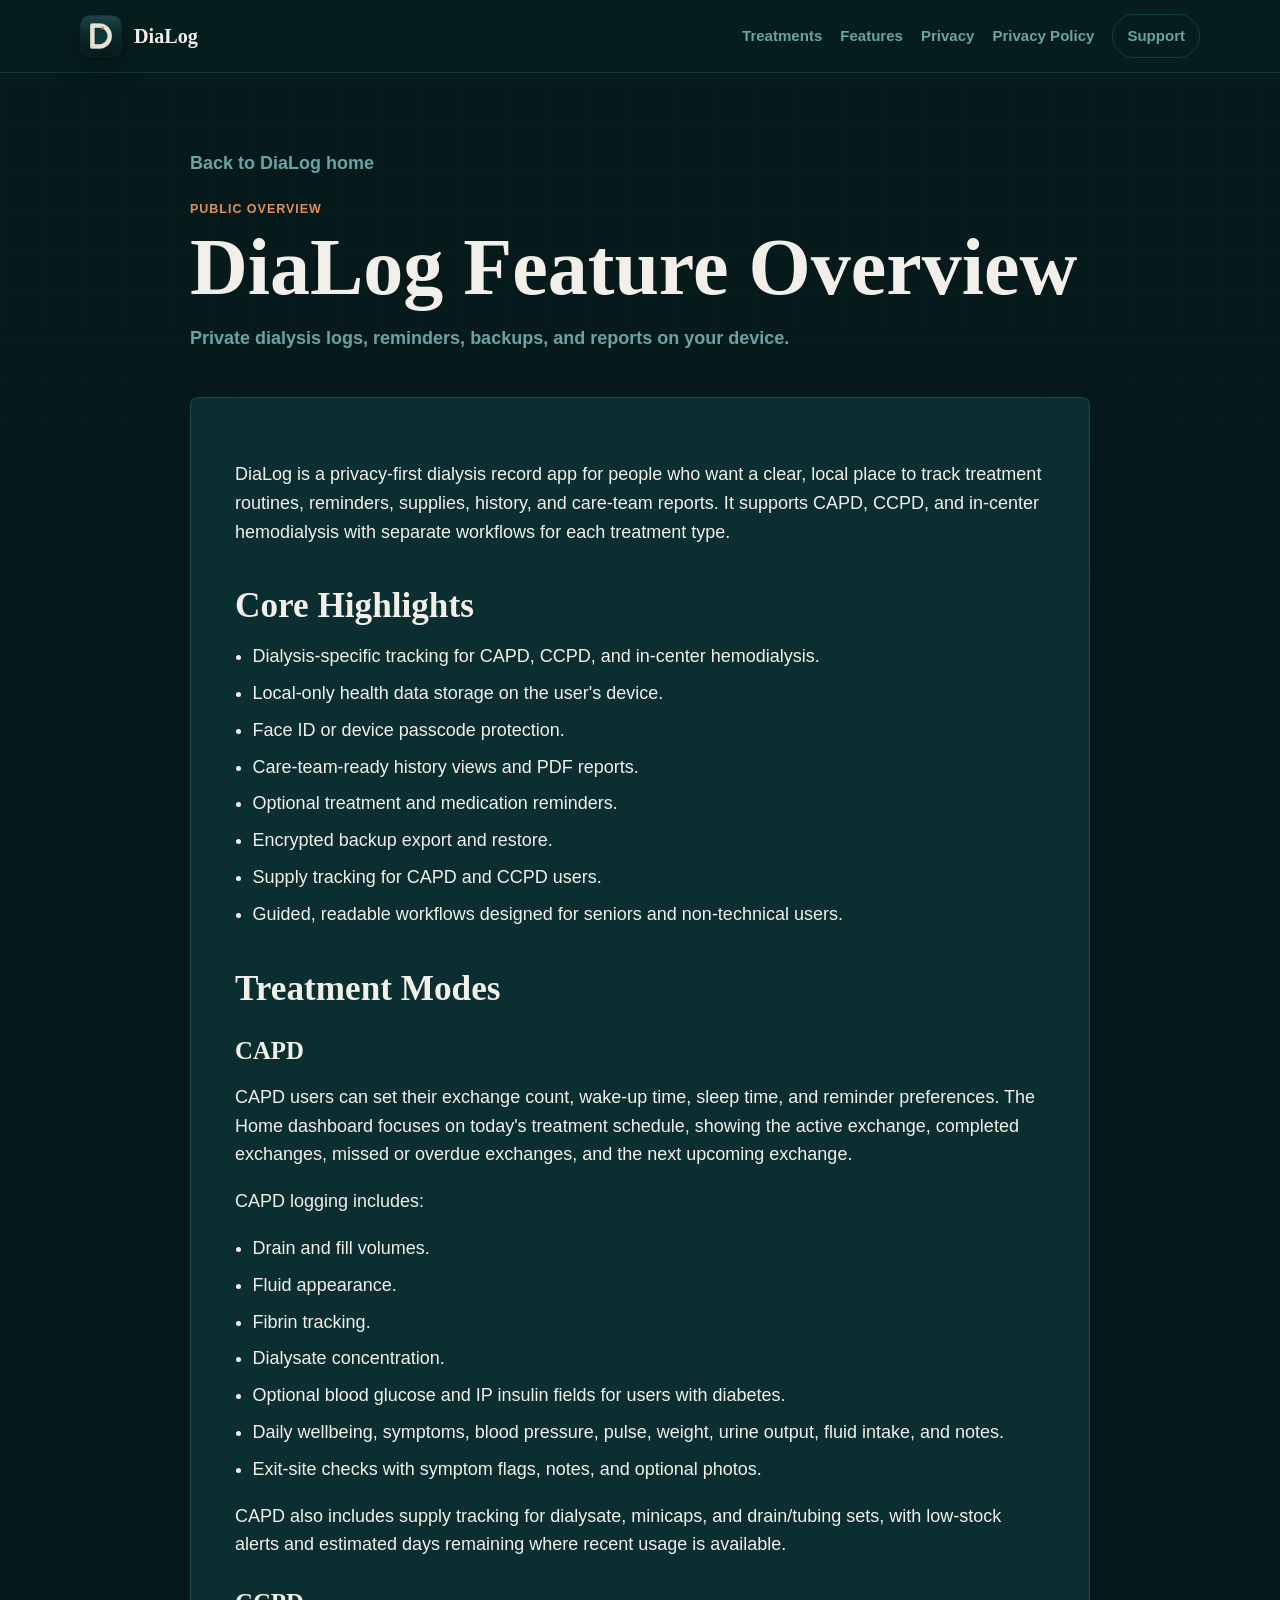
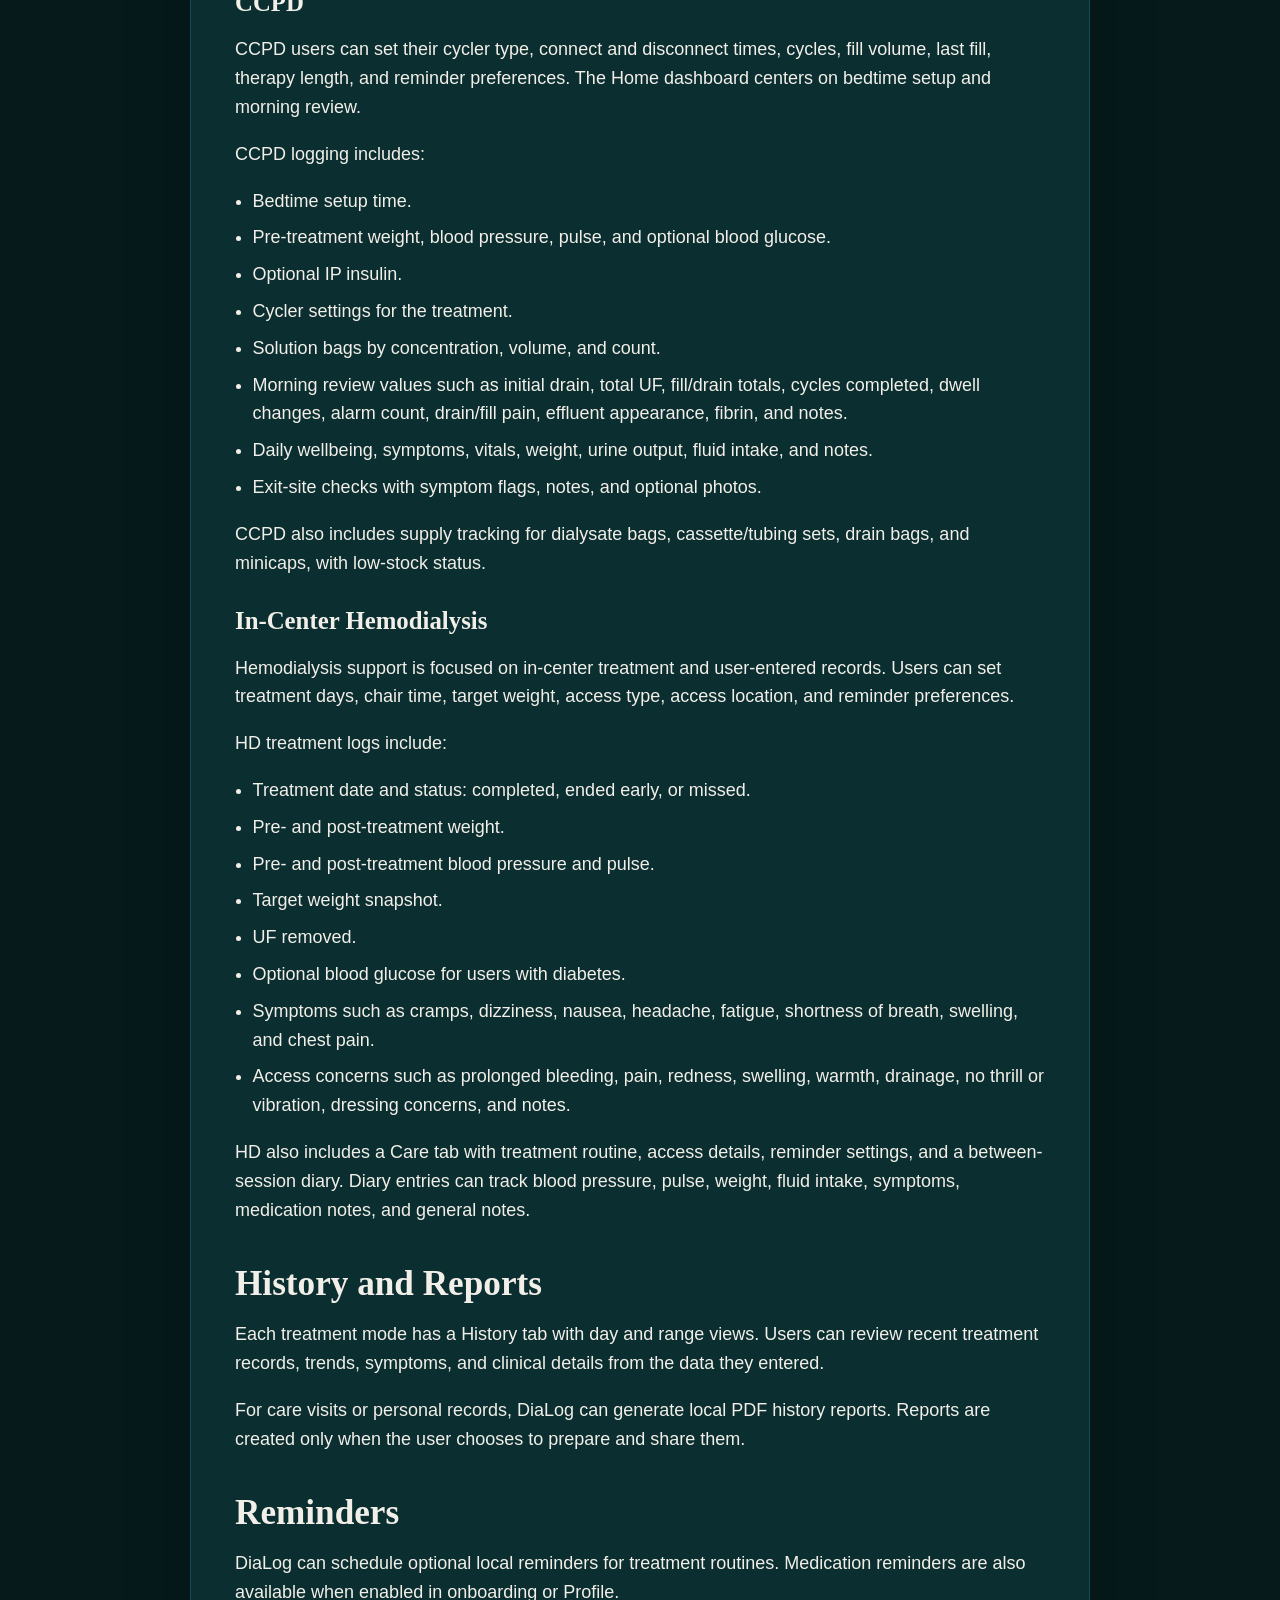
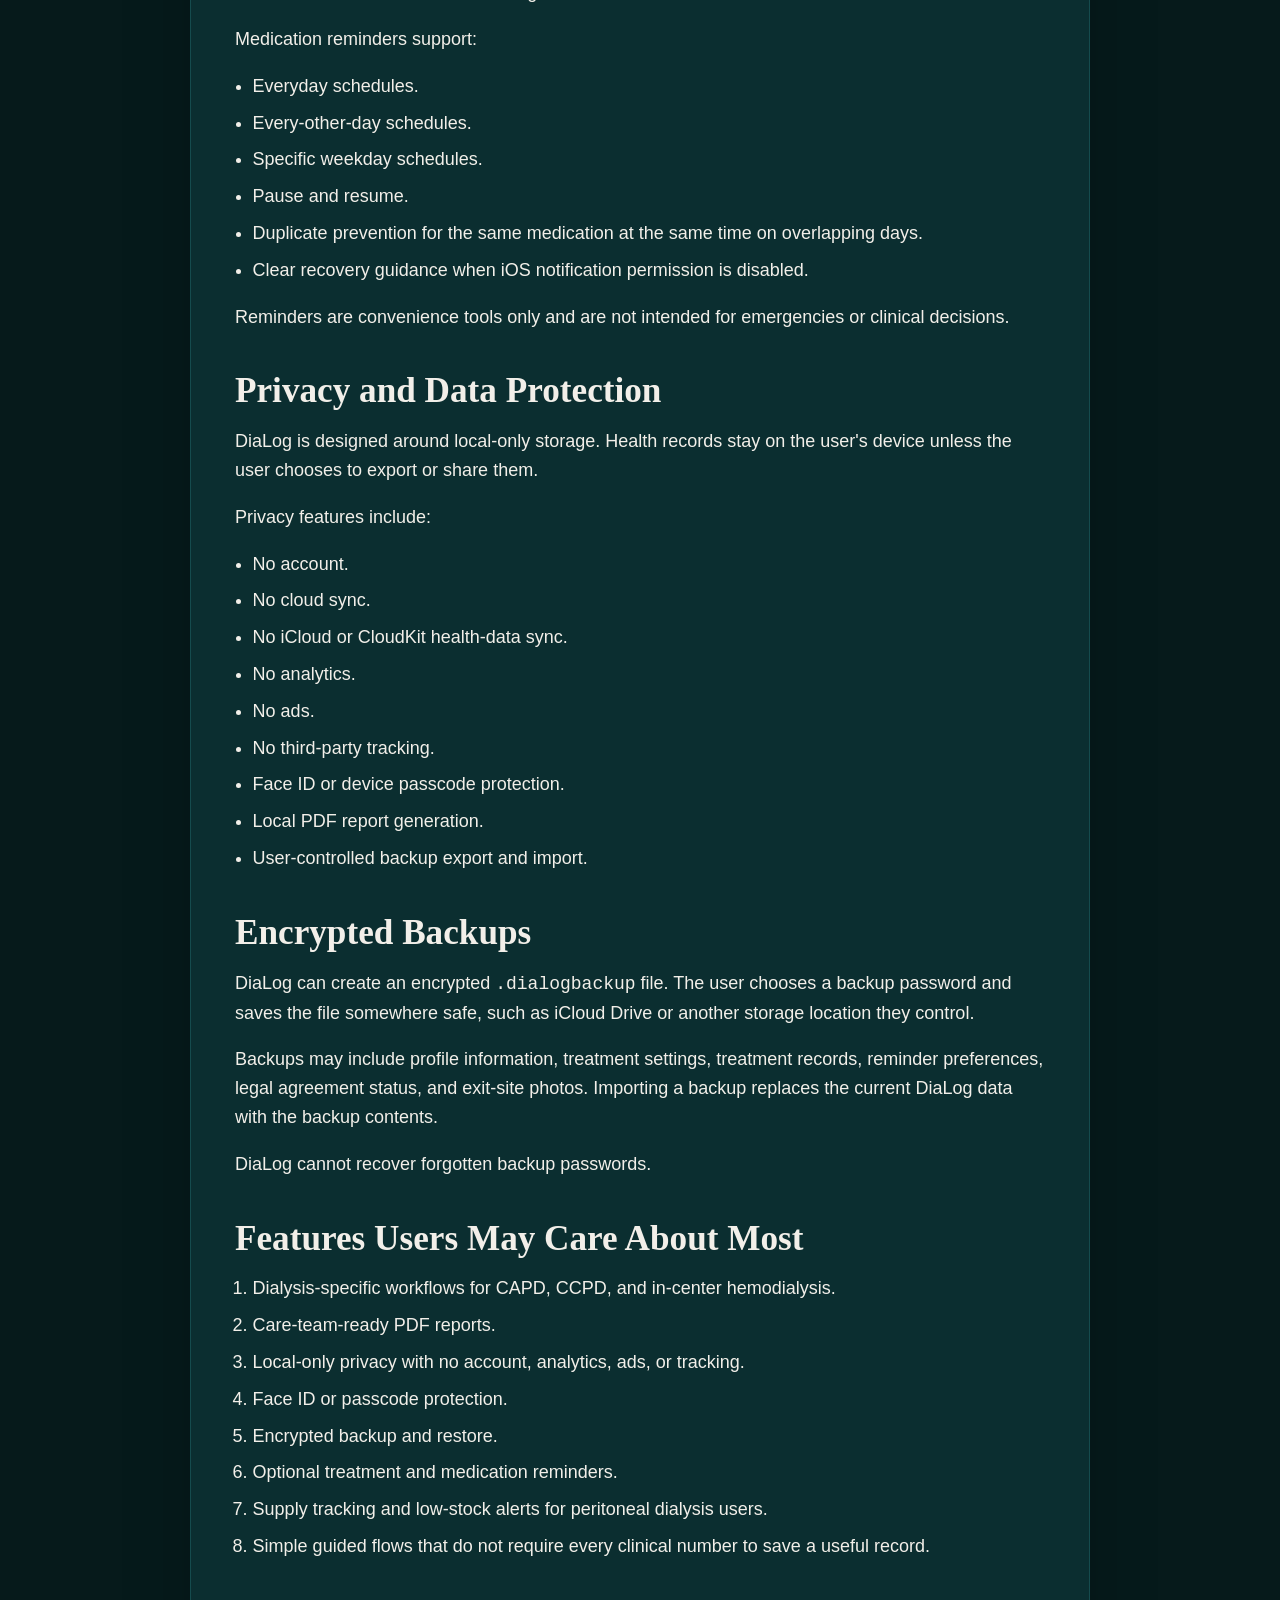
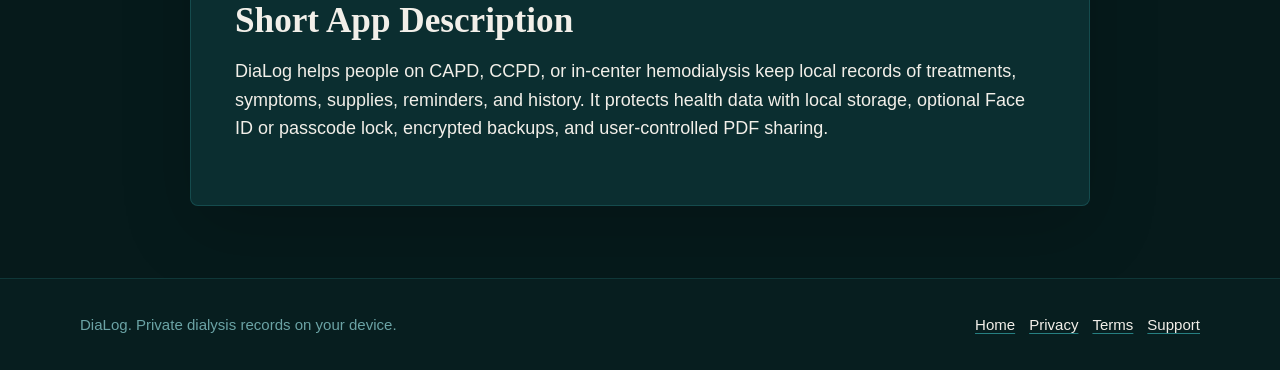
==== features.html @ 1a270d47 "add website" ====
<!doctype html>
<html lang="en">
  <head>
    <meta charset="utf-8">
    <meta name="viewport" content="width=device-width, initial-scale=1">
    <title>DiaLog Feature Overview</title>
    <meta name="description" content="A public feature overview for DiaLog, a privacy-first dialysis record app for CAPD, CCPD, and in-center hemodialysis.">
    <link rel="icon" href="assets/dialog-icon.png">
    <link rel="apple-touch-icon" href="assets/dialog-icon.png">
    <link rel="stylesheet" href="assets/dialog-site.css">
  </head>
  <body>
    <a class="skip-link" href="#main">Skip to content</a>

    <header class="site-header">
      <nav class="nav" aria-label="Main navigation">
        <a class="brand" href="index.html" aria-label="DiaLog home">
          <img src="assets/dialog-icon.png" alt="">
          <span>DiaLog</span>
        </a>
        <div class="nav-links">
          <a href="index.html#treatments">Treatments</a>
          <a href="index.html#features">Features</a>
          <a href="index.html#privacy">Privacy</a>
          <a href="privacy.html">Privacy Policy</a>
          <a class="nav-contact" href="mailto:infinity.tech.support@gmail.com">Support</a>
        </div>
      </nav>
    </header>

    <main id="main">
      <section class="doc-hero">
        <a class="doc-back" href="index.html">Back to DiaLog home</a>
        <p class="section-kicker">Public overview</p>
        <h1 class="doc-title">DiaLog Feature Overview</h1>
        <p class="doc-meta">Private dialysis logs, reminders, backups, and reports on your device.</p>
      </section>

      <section class="doc-shell">
        <article class="doc-card doc-content">
          <p>DiaLog is a privacy-first dialysis record app for people who want a clear, local place to track treatment routines, reminders, supplies, history, and care-team reports. It supports CAPD, CCPD, and in-center hemodialysis with separate workflows for each treatment type.</p>

          <h2>Core Highlights</h2>
          <ul>
            <li>Dialysis-specific tracking for CAPD, CCPD, and in-center hemodialysis.</li>
            <li>Local-only health data storage on the user's device.</li>
            <li>Face ID or device passcode protection.</li>
            <li>Care-team-ready history views and PDF reports.</li>
            <li>Optional treatment and medication reminders.</li>
            <li>Encrypted backup export and restore.</li>
            <li>Supply tracking for CAPD and CCPD users.</li>
            <li>Guided, readable workflows designed for seniors and non-technical users.</li>
          </ul>

          <h2>Treatment Modes</h2>

          <h3>CAPD</h3>
          <p>CAPD users can set their exchange count, wake-up time, sleep time, and reminder preferences. The Home dashboard focuses on today's treatment schedule, showing the active exchange, completed exchanges, missed or overdue exchanges, and the next upcoming exchange.</p>
          <p>CAPD logging includes:</p>
          <ul>
            <li>Drain and fill volumes.</li>
            <li>Fluid appearance.</li>
            <li>Fibrin tracking.</li>
            <li>Dialysate concentration.</li>
            <li>Optional blood glucose and IP insulin fields for users with diabetes.</li>
            <li>Daily wellbeing, symptoms, blood pressure, pulse, weight, urine output, fluid intake, and notes.</li>
            <li>Exit-site checks with symptom flags, notes, and optional photos.</li>
          </ul>
          <p>CAPD also includes supply tracking for dialysate, minicaps, and drain/tubing sets, with low-stock alerts and estimated days remaining where recent usage is available.</p>

          <h3>CCPD</h3>
          <p>CCPD users can set their cycler type, connect and disconnect times, cycles, fill volume, last fill, therapy length, and reminder preferences. The Home dashboard centers on bedtime setup and morning review.</p>
          <p>CCPD logging includes:</p>
          <ul>
            <li>Bedtime setup time.</li>
            <li>Pre-treatment weight, blood pressure, pulse, and optional blood glucose.</li>
            <li>Optional IP insulin.</li>
            <li>Cycler settings for the treatment.</li>
            <li>Solution bags by concentration, volume, and count.</li>
            <li>Morning review values such as initial drain, total UF, fill/drain totals, cycles completed, dwell changes, alarm count, drain/fill pain, effluent appearance, fibrin, and notes.</li>
            <li>Daily wellbeing, symptoms, vitals, weight, urine output, fluid intake, and notes.</li>
            <li>Exit-site checks with symptom flags, notes, and optional photos.</li>
          </ul>
          <p>CCPD also includes supply tracking for dialysate bags, cassette/tubing sets, drain bags, and minicaps, with low-stock status.</p>

          <h3>In-Center Hemodialysis</h3>
          <p>Hemodialysis support is focused on in-center treatment and user-entered records. Users can set treatment days, chair time, target weight, access type, access location, and reminder preferences.</p>
          <p>HD treatment logs include:</p>
          <ul>
            <li>Treatment date and status: completed, ended early, or missed.</li>
            <li>Pre- and post-treatment weight.</li>
            <li>Pre- and post-treatment blood pressure and pulse.</li>
            <li>Target weight snapshot.</li>
            <li>UF removed.</li>
            <li>Optional blood glucose for users with diabetes.</li>
            <li>Symptoms such as cramps, dizziness, nausea, headache, fatigue, shortness of breath, swelling, and chest pain.</li>
            <li>Access concerns such as prolonged bleeding, pain, redness, swelling, warmth, drainage, no thrill or vibration, dressing concerns, and notes.</li>
          </ul>
          <p>HD also includes a Care tab with treatment routine, access details, reminder settings, and a between-session diary. Diary entries can track blood pressure, pulse, weight, fluid intake, symptoms, medication notes, and general notes.</p>

          <h2>History and Reports</h2>
          <p>Each treatment mode has a History tab with day and range views. Users can review recent treatment records, trends, symptoms, and clinical details from the data they entered.</p>
          <p>For care visits or personal records, DiaLog can generate local PDF history reports. Reports are created only when the user chooses to prepare and share them.</p>

          <h2>Reminders</h2>
          <p>DiaLog can schedule optional local reminders for treatment routines. Medication reminders are also available when enabled in onboarding or Profile.</p>
          <p>Medication reminders support:</p>
          <ul>
            <li>Everyday schedules.</li>
            <li>Every-other-day schedules.</li>
            <li>Specific weekday schedules.</li>
            <li>Pause and resume.</li>
            <li>Duplicate prevention for the same medication at the same time on overlapping days.</li>
            <li>Clear recovery guidance when iOS notification permission is disabled.</li>
          </ul>
          <p>Reminders are convenience tools only and are not intended for emergencies or clinical decisions.</p>

          <h2>Privacy and Data Protection</h2>
          <p>DiaLog is designed around local-only storage. Health records stay on the user's device unless the user chooses to export or share them.</p>
          <p>Privacy features include:</p>
          <ul>
            <li>No account.</li>
            <li>No cloud sync.</li>
            <li>No iCloud or CloudKit health-data sync.</li>
            <li>No analytics.</li>
            <li>No ads.</li>
            <li>No third-party tracking.</li>
            <li>Face ID or device passcode protection.</li>
            <li>Local PDF report generation.</li>
            <li>User-controlled backup export and import.</li>
          </ul>

          <h2>Encrypted Backups</h2>
          <p>DiaLog can create an encrypted <code>.dialogbackup</code> file. The user chooses a backup password and saves the file somewhere safe, such as iCloud Drive or another storage location they control.</p>
          <p>Backups may include profile information, treatment settings, treatment records, reminder preferences, legal agreement status, and exit-site photos. Importing a backup replaces the current DiaLog data with the backup contents.</p>
          <p>DiaLog cannot recover forgotten backup passwords.</p>

          <h2>Features Users May Care About Most</h2>
          <ol>
            <li>Dialysis-specific workflows for CAPD, CCPD, and in-center hemodialysis.</li>
            <li>Care-team-ready PDF reports.</li>
            <li>Local-only privacy with no account, analytics, ads, or tracking.</li>
            <li>Face ID or passcode protection.</li>
            <li>Encrypted backup and restore.</li>
            <li>Optional treatment and medication reminders.</li>
            <li>Supply tracking and low-stock alerts for peritoneal dialysis users.</li>
            <li>Simple guided flows that do not require every clinical number to save a useful record.</li>
          </ol>

          <h2>Short App Description</h2>
          <p>DiaLog helps people on CAPD, CCPD, or in-center hemodialysis keep local records of treatments, symptoms, supplies, reminders, and history. It protects health data with local storage, optional Face ID or passcode lock, encrypted backups, and user-controlled PDF sharing.</p>
        </article>
      </section>
    </main>

    <footer class="site-footer">
      <div class="footer-inner">
        <div>DiaLog. Private dialysis records on your device.</div>
        <div class="footer-links">
          <a href="index.html">Home</a>
          <a href="privacy.html">Privacy</a>
          <a href="terms.html">Terms</a>
          <a href="mailto:infinity.tech.support@gmail.com">Support</a>
        </div>
      </div>
    </footer>
  </body>
</html>
---- assets/dialog-site.css ----
:root {
  --bg: #061a1b;
  --card: #0f3739;
  --header: #071e1f;
  --teal: #34a8ab;
  --teal-deep: #1f6567;
  --amber: #e18f57;
  --text: #f2efe9;
  --muted: #6ba3a5;
  --faint: #3d7375;
  --line: rgba(52, 168, 171, 0.24);
  --line-strong: rgba(52, 168, 171, 0.42);
  --shadow: rgba(0, 0, 0, 0.28);
  --max: 1120px;
}

* {
  box-sizing: border-box;
}

html {
  scroll-behavior: smooth;
}

body {
  margin: 0;
  background: var(--bg);
  color: var(--text);
  font-family: Avenir Next, Avenir, -apple-system, BlinkMacSystemFont, Segoe UI, sans-serif;
  font-size: 18px;
  line-height: 1.6;
  text-rendering: optimizeLegibility;
}

body::before {
  content: "";
  position: fixed;
  inset: 0;
  pointer-events: none;
  background-image:
    linear-gradient(rgba(242, 239, 233, 0.025) 1px, transparent 1px),
    linear-gradient(90deg, rgba(242, 239, 233, 0.018) 1px, transparent 1px);
  background-size: 42px 42px;
  mask-image: linear-gradient(to bottom, black, transparent 72%);
}

a {
  color: var(--text);
  text-decoration-color: rgba(52, 168, 171, 0.7);
  text-decoration-thickness: 0.08em;
  text-underline-offset: 0.18em;
}

a:hover {
  color: white;
  text-decoration-color: var(--amber);
}

img {
  display: block;
  max-width: 100%;
}

.skip-link {
  position: absolute;
  left: 16px;
  top: -60px;
  z-index: 20;
  padding: 10px 14px;
  border-radius: 10px;
  background: var(--text);
  color: var(--bg);
  font-weight: 800;
  transition: top 0.18s ease;
}

.skip-link:focus {
  top: 16px;
}

.site-header {
  position: sticky;
  top: 0;
  z-index: 10;
  border-bottom: 1px solid rgba(52, 168, 171, 0.18);
  background: rgba(7, 30, 31, 0.92);
  backdrop-filter: blur(18px);
}

.nav {
  width: min(var(--max), calc(100% - 40px));
  min-height: 72px;
  margin: 0 auto;
  display: flex;
  align-items: center;
  justify-content: space-between;
  gap: 24px;
}

.brand {
  display: inline-flex;
  align-items: center;
  gap: 12px;
  color: var(--text);
  text-decoration: none;
}

.brand img {
  width: 42px;
  height: 42px;
  border-radius: 10px;
  box-shadow: 0 10px 28px var(--shadow);
}

.brand span {
  font-family: Georgia, Palatino, Times New Roman, serif;
  font-size: 1.26rem;
  font-weight: 700;
  letter-spacing: 0;
}

.nav-links {
  display: flex;
  align-items: center;
  justify-content: flex-end;
  flex-wrap: wrap;
  gap: 18px;
  min-width: 0;
  font-size: 0.94rem;
  font-weight: 700;
}

.nav-links a {
  color: var(--muted);
  text-decoration: none;
}

.nav-links a:hover {
  color: var(--text);
}

.nav-contact {
  padding: 9px 14px;
  border: 1px solid var(--line);
  border-radius: 999px;
}

.hero {
  position: relative;
  overflow: hidden;
  min-height: 760px;
  background: var(--bg);
}

.hero::before {
  content: "";
  position: absolute;
  right: max(0px, calc((100vw - var(--max)) / 2 - 40px));
  top: 84px;
  width: min(44vw, 520px);
  aspect-ratio: 1;
  background: url("dialog-icon.png") center / contain no-repeat;
  opacity: 0.2;
  filter: saturate(1.15);
}

.hero::after {
  content: "";
  position: absolute;
  inset: auto 0 0;
  height: 180px;
  background: linear-gradient(to bottom, rgba(6, 26, 27, 0), var(--bg));
}

.hero-inner {
  position: relative;
  z-index: 1;
  width: min(var(--max), calc(100% - 40px));
  margin: 0 auto;
  padding: 118px 0 120px;
}

.eyebrow {
  width: fit-content;
  margin: 0 0 24px;
  padding: 7px 12px;
  border: 1px solid rgba(225, 143, 87, 0.38);
  border-radius: 999px;
  color: var(--amber);
  background: rgba(225, 143, 87, 0.08);
  font-size: 0.78rem;
  font-weight: 800;
  letter-spacing: 0.08em;
  text-transform: uppercase;
}

.hero h1 {
  max-width: 760px;
  margin: 0;
  font-family: Georgia, Palatino, Times New Roman, serif;
  font-size: clamp(4.4rem, 13vw, 9.6rem);
  line-height: 0.9;
  letter-spacing: 0;
}

.hero-lede {
  max-width: 760px;
  margin: 28px 0 0;
  color: var(--text);
  font-size: clamp(1.38rem, 2.7vw, 2.35rem);
  line-height: 1.18;
  font-weight: 650;
}

.hero-subcopy {
  max-width: 640px;
  margin: 22px 0 0;
  color: var(--muted);
  font-size: 1.08rem;
}

.hero-actions {
  display: flex;
  flex-wrap: wrap;
  gap: 14px;
  margin-top: 34px;
}

.button {
  display: inline-flex;
  align-items: center;
  justify-content: center;
  min-height: 48px;
  padding: 12px 18px;
  border: 1px solid var(--line-strong);
  border-radius: 14px;
  color: var(--text);
  text-decoration: none;
  font-weight: 800;
}

.button.primary {
  border-color: transparent;
  background: var(--teal);
  color: #032223;
}

.button.secondary {
  background: rgba(52, 168, 171, 0.09);
}

.button:hover {
  transform: translateY(-1px);
}

.trust-badges {
  display: grid;
  grid-template-columns: repeat(5, minmax(0, 1fr));
  gap: 10px;
  max-width: 900px;
  margin-top: 58px;
}

.badge {
  min-height: 78px;
  padding: 14px;
  border: 1px solid var(--line);
  border-radius: 16px;
  background: rgba(15, 55, 57, 0.72);
  color: var(--text);
  font-size: 0.92rem;
  font-weight: 800;
  box-shadow: 0 20px 50px rgba(0, 0, 0, 0.16);
}

.badge span {
  display: block;
  margin-bottom: 4px;
  color: var(--amber);
}

.section {
  position: relative;
  width: min(var(--max), calc(100% - 40px));
  margin: 0 auto;
  padding: 88px 0;
}

.section.compact {
  padding-top: 46px;
}

.section-header {
  max-width: 760px;
  margin-bottom: 34px;
}

.section-kicker {
  margin: 0 0 8px;
  color: var(--amber);
  font-size: 0.78rem;
  font-weight: 900;
  letter-spacing: 0.08em;
  text-transform: uppercase;
}

h2,
h3,
.doc-title {
  font-family: Georgia, Palatino, Times New Roman, serif;
  letter-spacing: 0;
}

h2 {
  margin: 0;
  font-size: clamp(2.35rem, 5vw, 4.2rem);
  line-height: 1.02;
}

h3 {
  margin: 0 0 10px;
  font-size: 1.55rem;
  line-height: 1.14;
}

.section-header p,
.feature-card p,
.mode-card p,
.privacy-panel p,
.support-panel p,
.safety-note p {
  color: var(--muted);
}

.mode-grid,
.feature-grid,
.privacy-grid {
  display: grid;
  gap: 16px;
}

.mode-grid {
  grid-template-columns: repeat(3, minmax(0, 1fr));
}

.feature-grid {
  grid-template-columns: repeat(2, minmax(0, 1fr));
}

.privacy-grid {
  grid-template-columns: 1.1fr 0.9fr;
  align-items: stretch;
}

.mode-card,
.feature-card,
.privacy-panel,
.support-panel,
.safety-note,
.doc-card {
  border: 1px solid var(--line);
  border-radius: 8px;
  background: rgba(15, 55, 57, 0.72);
  box-shadow: 0 24px 70px rgba(0, 0, 0, 0.18);
}

.mode-card,
.feature-card,
.privacy-panel,
.support-panel,
.safety-note {
  padding: 24px;
}

.mode-card .label {
  display: inline-block;
  margin-bottom: 20px;
  color: var(--amber);
  font-size: 0.76rem;
  font-weight: 900;
  letter-spacing: 0.08em;
  text-transform: uppercase;
}

.mode-card ul,
.feature-card ul,
.privacy-list,
.doc-content ul,
.doc-content ol {
  padding-left: 1.1rem;
}

.mode-card li,
.feature-card li,
.privacy-list li,
.doc-content li {
  margin: 8px 0;
}

.feature-icon {
  display: inline-flex;
  align-items: center;
  justify-content: center;
  width: 44px;
  height: 44px;
  margin-bottom: 18px;
  border: 1px solid rgba(225, 143, 87, 0.3);
  border-radius: 8px;
  color: var(--amber);
  background: rgba(225, 143, 87, 0.1);
  font-weight: 900;
}

.phone-row {
  display: grid;
  grid-template-columns: 0.78fr 1fr;
  gap: 28px;
  align-items: center;
}

.app-visual {
  display: grid;
  place-items: center;
  min-height: 460px;
  border: 1px solid var(--line);
  border-radius: 8px;
  background: var(--header);
  overflow: hidden;
}

.app-visual img {
  width: min(68%, 320px);
  opacity: 0.98;
}

.screenshot-slots {
  display: grid;
  grid-template-columns: repeat(3, minmax(0, 1fr));
  gap: 18px;
}

.screenshot-slot {
  margin: 0;
  padding: 10px;
  border: 1px solid rgba(107, 163, 165, 0.42);
  border-radius: 8px;
  background:
    linear-gradient(180deg, rgba(15, 55, 57, 0.92), rgba(7, 30, 31, 0.86)),
    var(--header);
  display: flex;
  flex-direction: column;
  gap: 12px;
  box-shadow: 0 28px 70px rgba(0, 0, 0, 0.22);
}

.screenshot-slot img {
  width: 100%;
  aspect-ratio: 390 / 844;
  border: 1px solid rgba(242, 239, 233, 0.08);
  border-radius: 8px;
  background: #061a1b;
  object-fit: cover;
}

.screenshot-slot figcaption {
  min-height: 82px;
  padding: 0 4px 4px;
}

.screenshot-slot strong {
  display: block;
  color: var(--text);
}

.screenshot-slot span {
  display: block;
  color: var(--muted);
  font-size: 0.92rem;
  line-height: 1.38;
}

.privacy-list {
  margin: 0;
  color: var(--text);
  font-weight: 750;
}

.safety-note {
  border-color: rgba(225, 143, 87, 0.36);
  background: rgba(225, 143, 87, 0.09);
}

.support-panel {
  display: grid;
  grid-template-columns: 1fr auto;
  gap: 24px;
  align-items: center;
}

.doc-links {
  display: flex;
  flex-wrap: wrap;
  gap: 12px;
}

.site-footer {
  border-top: 1px solid rgba(52, 168, 171, 0.18);
  background: var(--header);
}

.footer-inner {
  width: min(var(--max), calc(100% - 40px));
  margin: 0 auto;
  padding: 34px 0;
  display: flex;
  justify-content: space-between;
  gap: 24px;
  color: var(--muted);
  font-size: 0.94rem;
}

.footer-links {
  display: flex;
  flex-wrap: wrap;
  gap: 14px;
}

.doc-hero {
  width: min(900px, calc(100% - 40px));
  margin: 0 auto;
  padding: 76px 0 26px;
}

.doc-title {
  margin: 0 0 14px;
  font-size: clamp(2.5rem, 7vw, 5rem);
  line-height: 0.98;
}

.doc-meta {
  color: var(--muted);
  font-weight: 700;
}

.doc-shell {
  width: min(900px, calc(100% - 40px));
  margin: 0 auto 72px;
}

.doc-card {
  padding: clamp(22px, 4vw, 44px);
}

.doc-content h2 {
  margin: 42px 0 12px;
  font-size: clamp(1.6rem, 3vw, 2.2rem);
}

.doc-content h3 {
  margin-top: 30px;
}

.doc-content p {
  color: var(--text);
}

.doc-content strong {
  color: white;
}

.doc-content hr {
  border: 0;
  border-top: 1px solid var(--line);
  margin: 34px 0;
}

.doc-back {
  display: inline-flex;
  margin-bottom: 22px;
  color: var(--muted);
  font-weight: 800;
  text-decoration: none;
}

.doc-back:hover {
  color: var(--text);
}

@media (max-width: 900px) {
  .nav {
    align-items: flex-start;
    flex-direction: column;
    padding: 16px 0;
  }

  .nav-links {
    width: 100%;
    justify-content: flex-start;
    gap: 10px 14px;
    font-size: 0.9rem;
  }

  .hero {
    min-height: 680px;
  }

  .hero::before {
    right: 0;
    top: 160px;
    width: 300px;
    opacity: 0.08;
  }

  .trust-badges,
  .mode-grid,
  .feature-grid,
  .privacy-grid,
  .phone-row,
  .screenshot-slots,
  .support-panel {
    grid-template-columns: 1fr;
  }

  .trust-badges {
    max-width: 520px;
  }

  .app-visual {
    min-height: 340px;
  }
}

@media (max-width: 560px) {
  body {
    font-size: 16px;
  }

  .nav,
  .hero-inner,
  .section,
  .footer-inner,
  .doc-hero,
  .doc-shell {
    width: min(100% - 28px, var(--max));
  }

  .hero-inner {
    padding-top: 84px;
  }

  .hero h1 {
    font-size: clamp(4.2rem, 21vw, 6.8rem);
  }

  .hero-lede {
    font-size: 1.32rem;
  }

  .button {
    width: 100%;
  }

  .nav-contact {
    padding: 7px 10px;
  }

  .section {
    padding: 64px 0;
  }

  .mode-card,
  .feature-card,
  .privacy-panel,
  .support-panel,
  .safety-note {
    padding: 20px;
  }

  .footer-inner {
    flex-direction: column;
  }
}
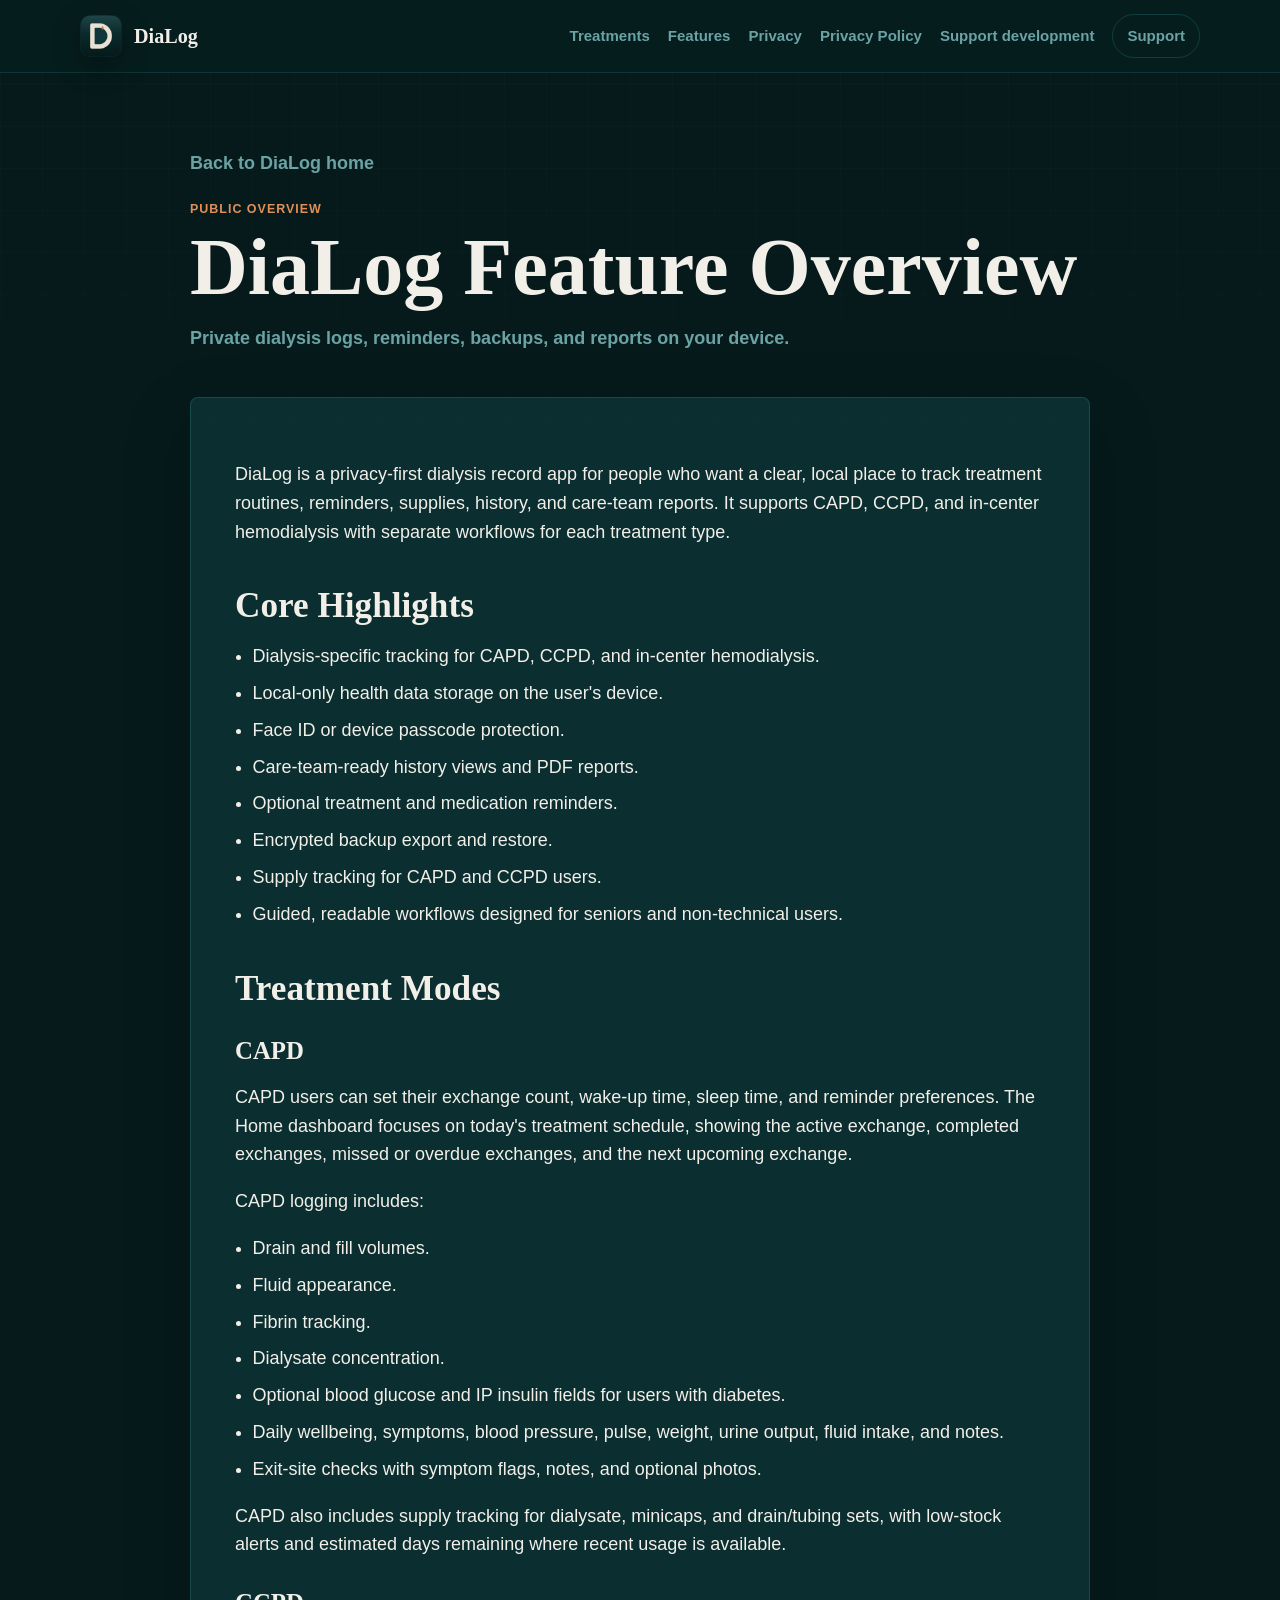
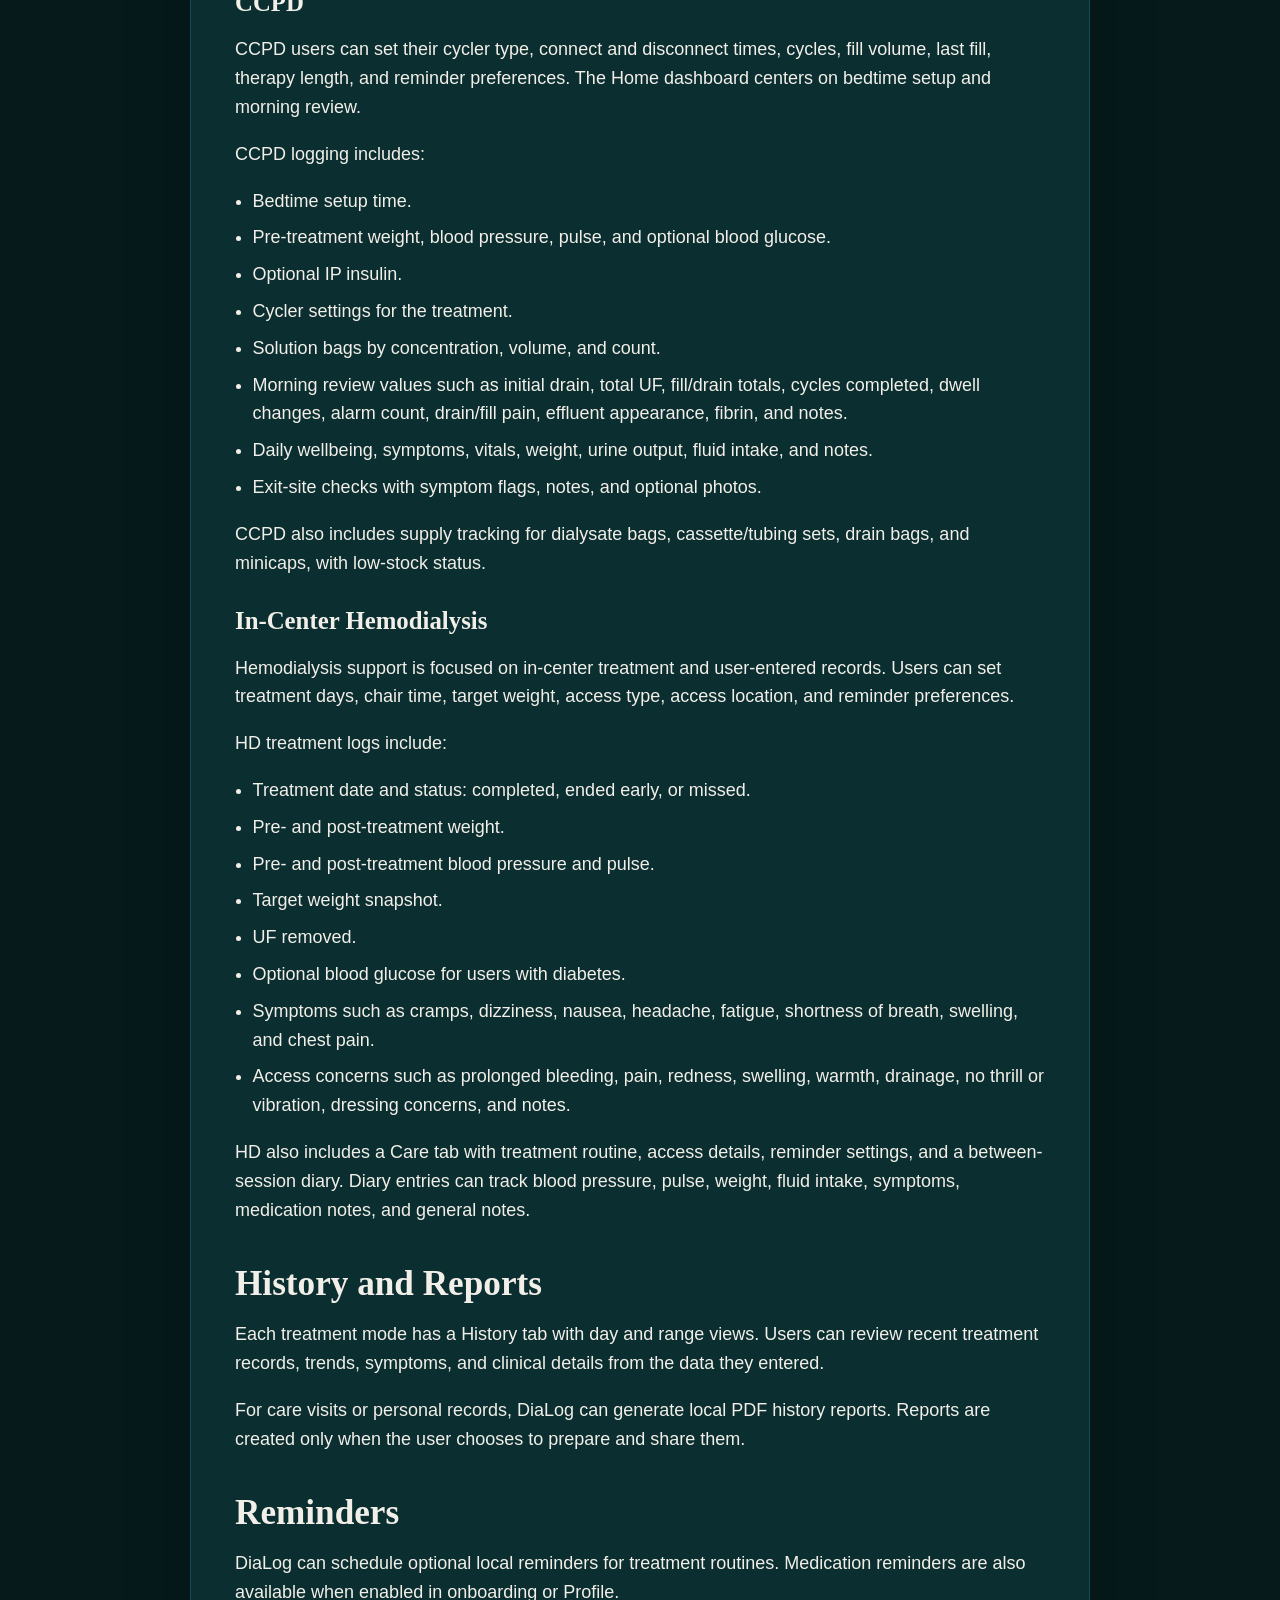
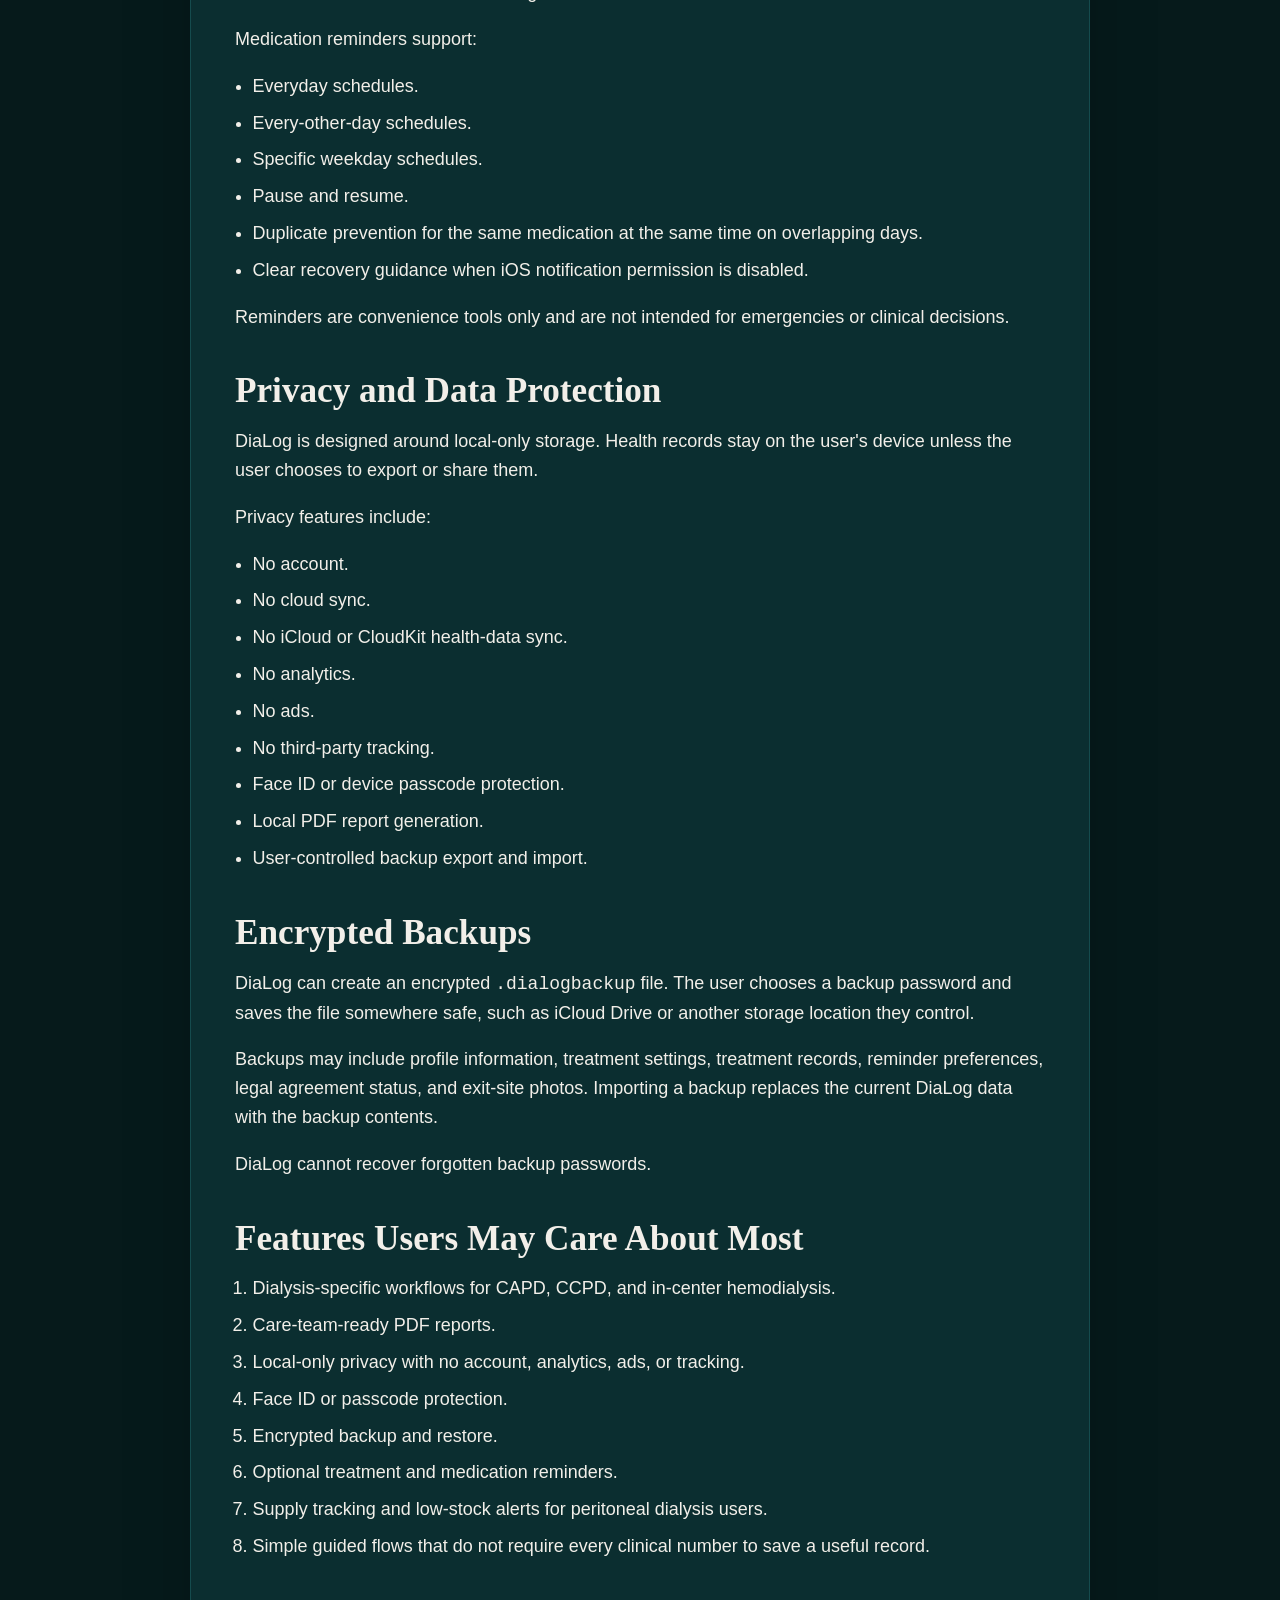
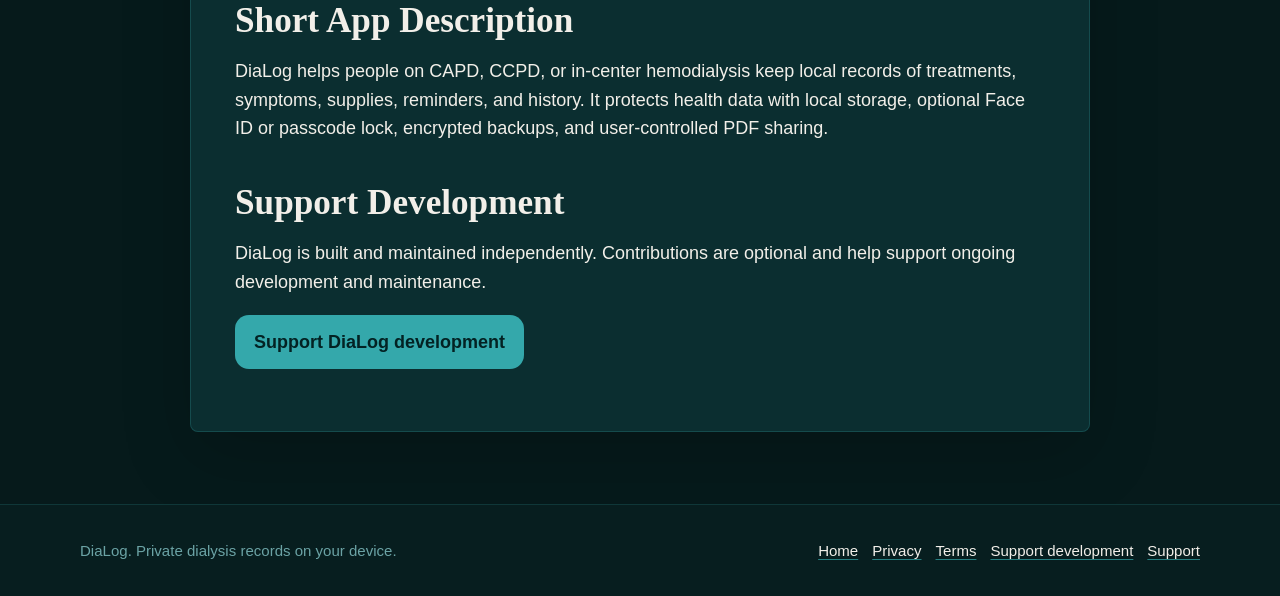
==== commit 9591b845: "add stripe link" ====
--- a/features.html
+++ b/features.html
@@ -23,6 +23,7 @@
           <a href="index.html#features">Features</a>
           <a href="index.html#privacy">Privacy</a>
           <a href="privacy.html">Privacy Policy</a>
+          <a href="https://donate.stripe.com/8x26oGfRO3ia3FlgDAcV200" target="_blank" rel="noopener">Support development</a>
           <a class="nav-contact" href="mailto:infinity.tech.support@gmail.com">Support</a>
         </div>
       </nav>
@@ -149,6 +150,10 @@
 
           <h2>Short App Description</h2>
           <p>DiaLog helps people on CAPD, CCPD, or in-center hemodialysis keep local records of treatments, symptoms, supplies, reminders, and history. It protects health data with local storage, optional Face ID or passcode lock, encrypted backups, and user-controlled PDF sharing.</p>
+
+          <h2>Support Development</h2>
+          <p>DiaLog is built and maintained independently. Contributions are optional and help support ongoing development and maintenance.</p>
+          <p><a class="button primary" href="https://donate.stripe.com/8x26oGfRO3ia3FlgDAcV200" target="_blank" rel="noopener">Support DiaLog development</a></p>
         </article>
       </section>
     </main>
@@ -160,6 +165,7 @@
           <a href="index.html">Home</a>
           <a href="privacy.html">Privacy</a>
           <a href="terms.html">Terms</a>
+          <a href="https://donate.stripe.com/8x26oGfRO3ia3FlgDAcV200" target="_blank" rel="noopener">Support development</a>
           <a href="mailto:infinity.tech.support@gmail.com">Support</a>
         </div>
       </div>
--- a/assets/dialog-site.css
+++ b/assets/dialog-site.css
@@ -455,7 +455,7 @@
 
 .screenshot-slot img {
   width: 100%;
-  aspect-ratio: 390 / 844;
+  aspect-ratio: 440 / 956;
   border: 1px solid rgba(242, 239, 233, 0.08);
   border-radius: 8px;
   background: #061a1b;
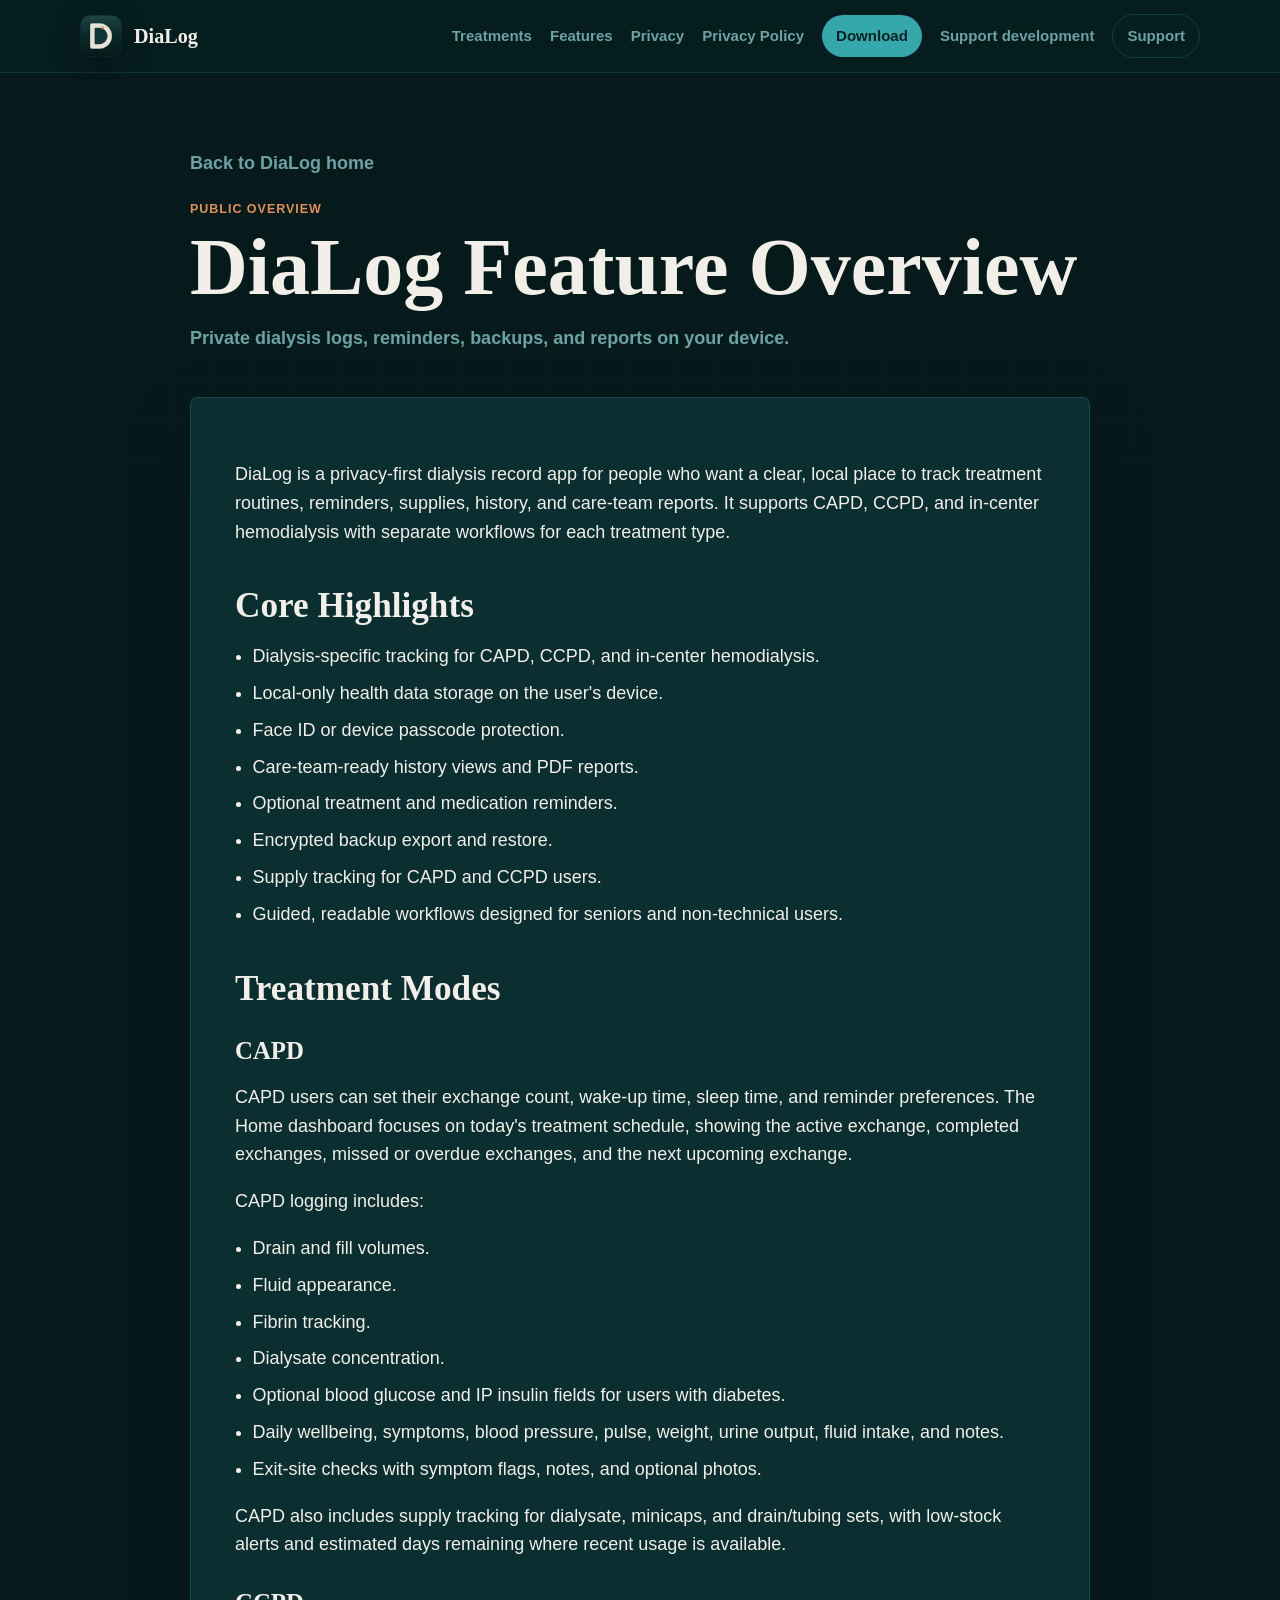
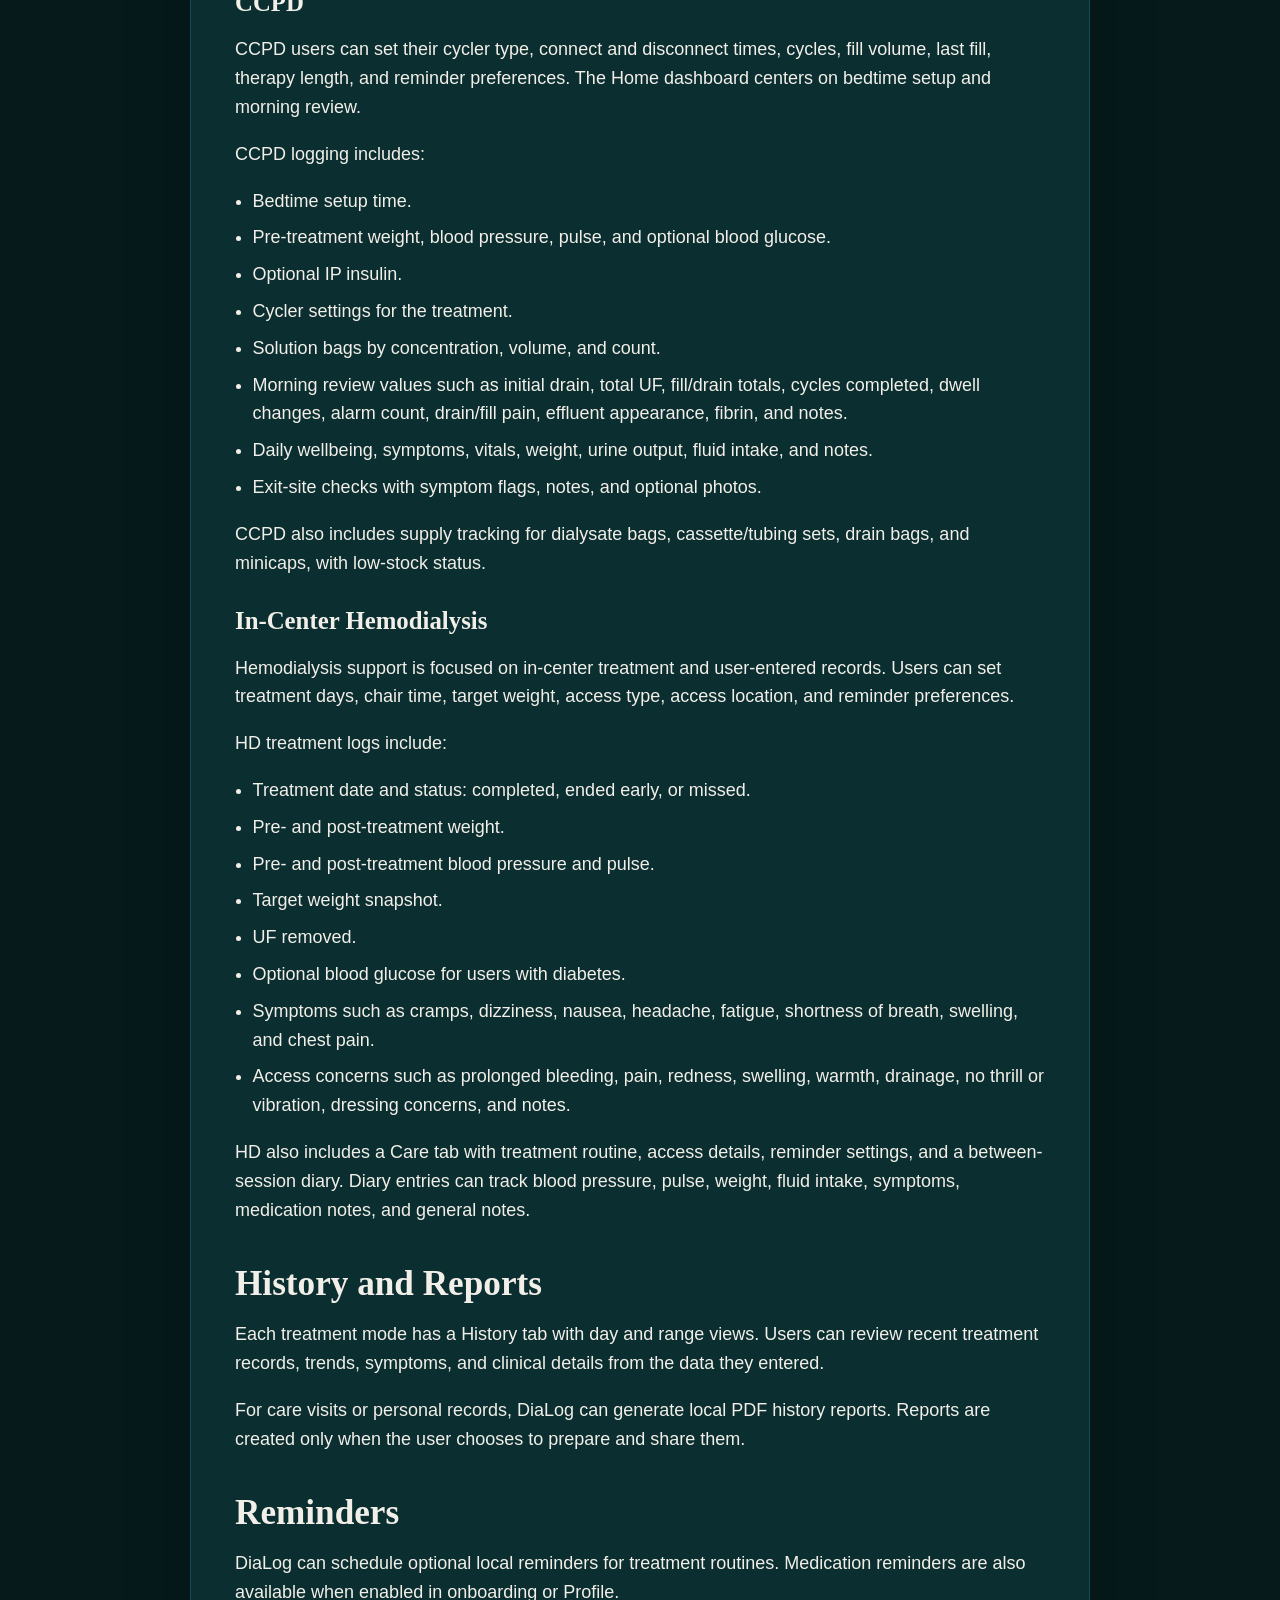
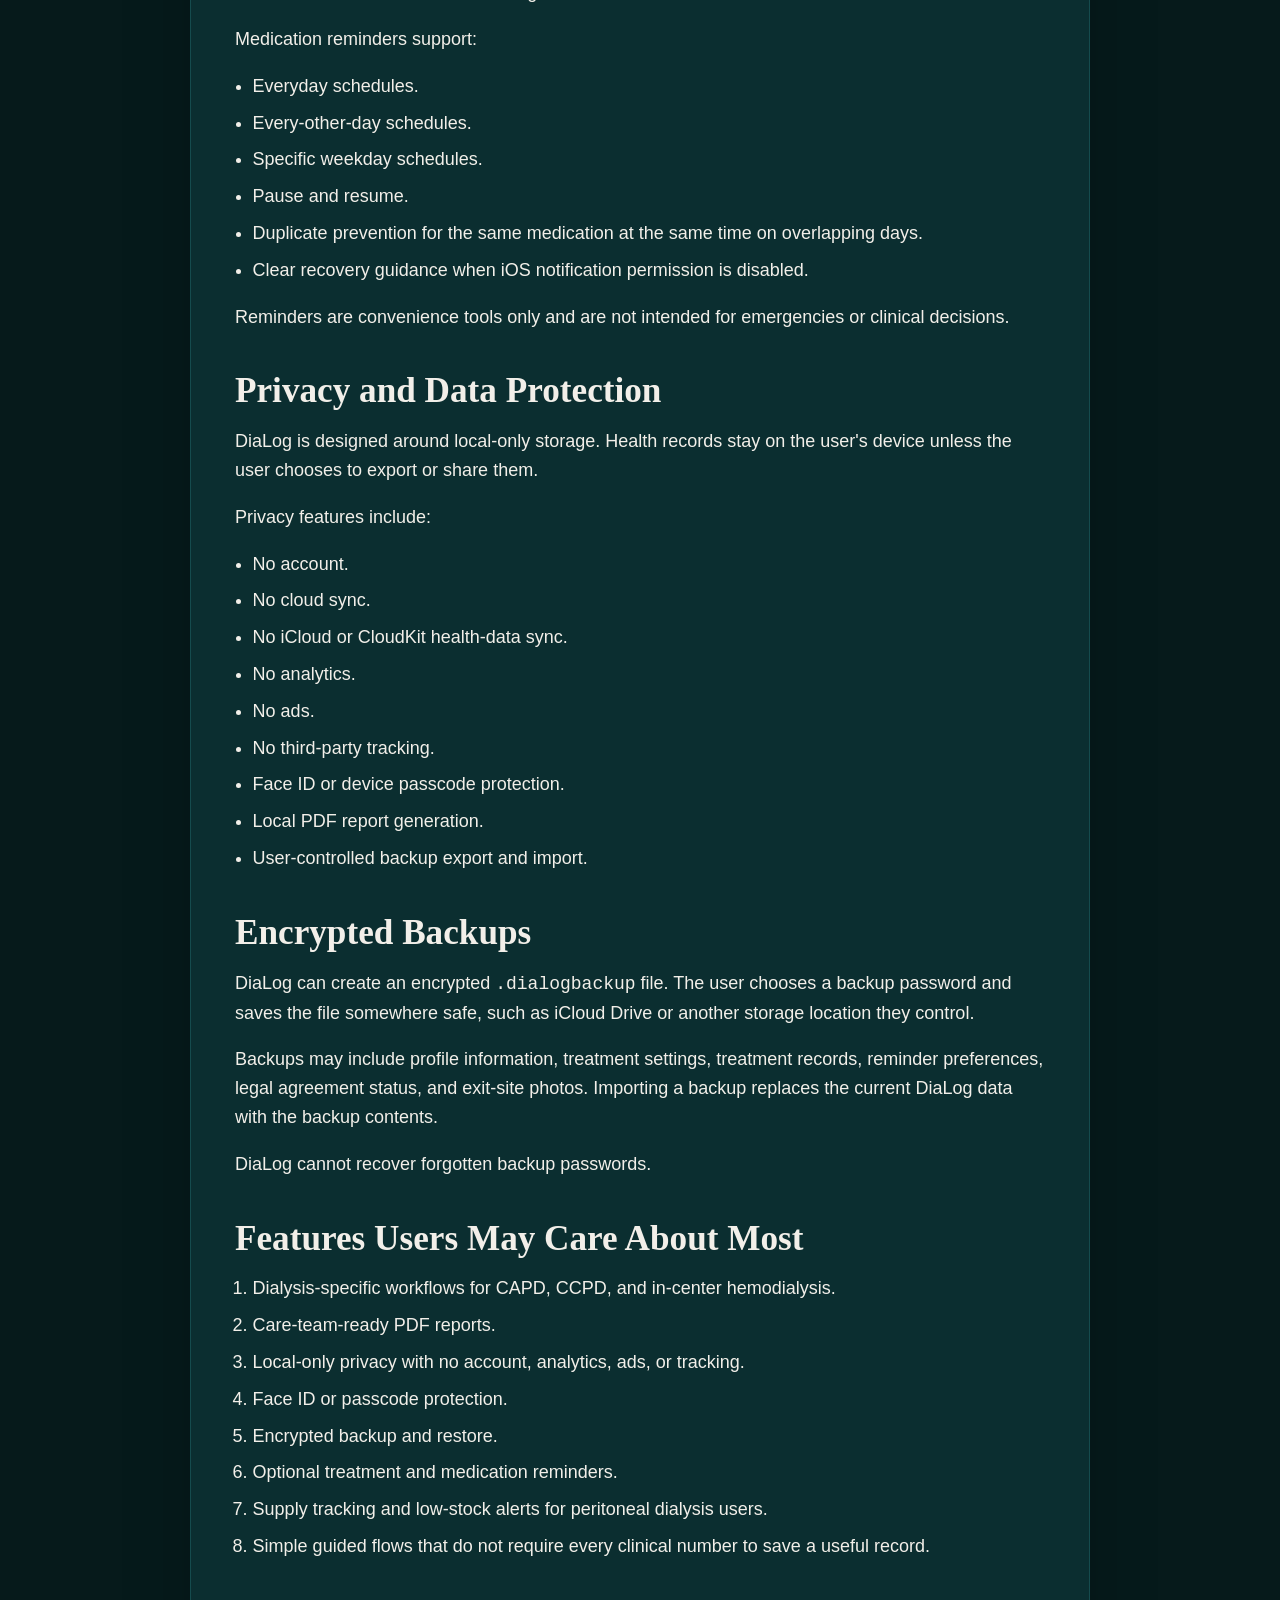
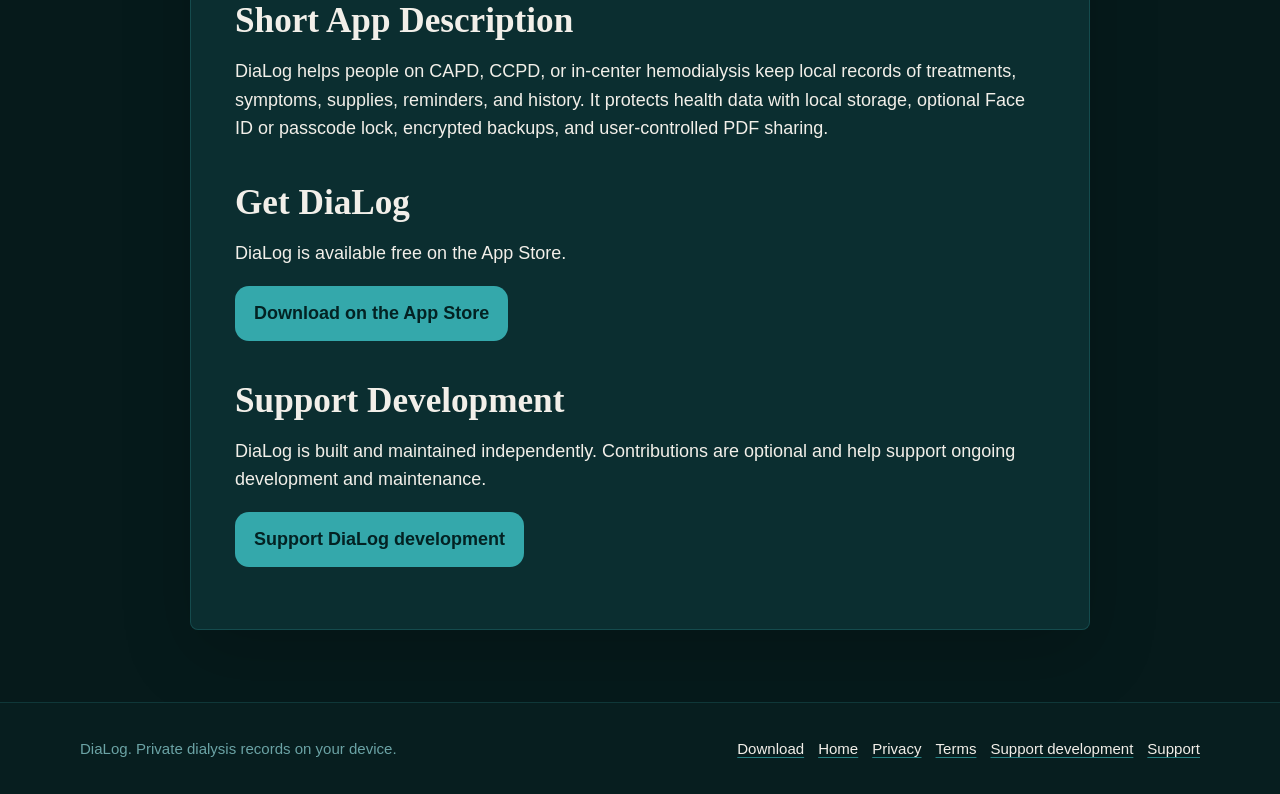
==== commit 1d70b54e: "Add download link" ====
--- a/features.html
+++ b/features.html
@@ -5,9 +5,62 @@
     <meta name="viewport" content="width=device-width, initial-scale=1">
     <title>DiaLog Feature Overview</title>
     <meta name="description" content="A public feature overview for DiaLog, a privacy-first dialysis record app for CAPD, CCPD, and in-center hemodialysis.">
+    <link rel="canonical" href="https://zhifeng-huang.github.io/dialog-website/features.html">
+    <meta name="robots" content="index,follow,max-image-preview:large">
+    <meta property="og:type" content="article">
+    <meta property="og:site_name" content="DiaLog">
+    <meta property="og:title" content="DiaLog Feature Overview">
+    <meta property="og:description" content="A public feature overview for DiaLog, a privacy-first dialysis record app for CAPD, CCPD, and in-center hemodialysis.">
+    <meta property="og:url" content="https://zhifeng-huang.github.io/dialog-website/features.html">
+    <meta property="og:image" content="https://zhifeng-huang.github.io/dialog-website/assets/dialog-icon.png">
+    <meta name="twitter:card" content="summary">
+    <meta name="twitter:title" content="DiaLog Feature Overview">
+    <meta name="twitter:description" content="A public feature overview for DiaLog, a privacy-first dialysis record app for CAPD, CCPD, and in-center hemodialysis.">
+    <meta name="twitter:image" content="https://zhifeng-huang.github.io/dialog-website/assets/dialog-icon.png">
     <link rel="icon" href="assets/dialog-icon.png">
     <link rel="apple-touch-icon" href="assets/dialog-icon.png">
     <link rel="stylesheet" href="assets/dialog-site.css">
+    <script type="application/ld+json">
+      {
+        "@context": "https://schema.org",
+        "@type": "WebPage",
+        "@id": "https://zhifeng-huang.github.io/dialog-website/features.html#webpage",
+        "url": "https://zhifeng-huang.github.io/dialog-website/features.html",
+        "name": "DiaLog Feature Overview",
+        "description": "A public feature overview for DiaLog, a privacy-first dialysis record app for CAPD, CCPD, and in-center hemodialysis.",
+        "inLanguage": "en-US",
+        "isPartOf": {
+          "@type": "WebSite",
+          "name": "DiaLog",
+          "url": "https://zhifeng-huang.github.io/dialog-website/"
+        },
+        "about": {
+          "@type": "SoftwareApplication",
+          "name": "DiaLog",
+          "applicationCategory": "HealthApplication",
+          "operatingSystem": "iOS",
+          "url": "https://zhifeng-huang.github.io/dialog-website/",
+          "downloadUrl": "https://apps.apple.com/us/app/dialog-dialysis-tracker/id6782161409"
+        },
+        "breadcrumb": {
+          "@type": "BreadcrumbList",
+          "itemListElement": [
+            {
+              "@type": "ListItem",
+              "position": 1,
+              "name": "DiaLog",
+              "item": "https://zhifeng-huang.github.io/dialog-website/"
+            },
+            {
+              "@type": "ListItem",
+              "position": 2,
+              "name": "Feature Overview",
+              "item": "https://zhifeng-huang.github.io/dialog-website/features.html"
+            }
+          ]
+        }
+      }
+    </script>
   </head>
   <body>
     <a class="skip-link" href="#main">Skip to content</a>
@@ -23,6 +76,7 @@
           <a href="index.html#features">Features</a>
           <a href="index.html#privacy">Privacy</a>
           <a href="privacy.html">Privacy Policy</a>
+          <a class="nav-download" href="https://apps.apple.com/us/app/dialog-dialysis-tracker/id6782161409" target="_blank" rel="noopener">Download</a>
           <a href="https://donate.stripe.com/8x26oGfRO3ia3FlgDAcV200" target="_blank" rel="noopener">Support development</a>
           <a class="nav-contact" href="mailto:infinity.tech.support@gmail.com">Support</a>
         </div>
@@ -151,6 +205,10 @@
           <h2>Short App Description</h2>
           <p>DiaLog helps people on CAPD, CCPD, or in-center hemodialysis keep local records of treatments, symptoms, supplies, reminders, and history. It protects health data with local storage, optional Face ID or passcode lock, encrypted backups, and user-controlled PDF sharing.</p>
 
+          <h2>Get DiaLog</h2>
+          <p>DiaLog is available free on the App Store.</p>
+          <p><a class="button primary" href="https://apps.apple.com/us/app/dialog-dialysis-tracker/id6782161409" target="_blank" rel="noopener">Download on the App Store</a></p>
+
           <h2>Support Development</h2>
           <p>DiaLog is built and maintained independently. Contributions are optional and help support ongoing development and maintenance.</p>
           <p><a class="button primary" href="https://donate.stripe.com/8x26oGfRO3ia3FlgDAcV200" target="_blank" rel="noopener">Support DiaLog development</a></p>
@@ -162,6 +220,7 @@
       <div class="footer-inner">
         <div>DiaLog. Private dialysis records on your device.</div>
         <div class="footer-links">
+          <a href="https://apps.apple.com/us/app/dialog-dialysis-tracker/id6782161409" target="_blank" rel="noopener">Download</a>
           <a href="index.html">Home</a>
           <a href="privacy.html">Privacy</a>
           <a href="terms.html">Terms</a>
--- a/assets/dialog-site.css
+++ b/assets/dialog-site.css
@@ -145,6 +145,21 @@
   border-radius: 999px;
 }
 
+.nav-download {
+  padding: 9px 14px;
+  border-radius: 999px;
+  background: var(--teal);
+}
+
+.nav-links a.nav-download {
+  color: #032223;
+}
+
+.nav-links a.nav-download:hover {
+  color: #001415;
+  background: #50c2c5;
+}
+
 .hero {
   position: relative;
   overflow: hidden;
@@ -492,9 +507,37 @@
 
 .support-panel {
   display: grid;
-  grid-template-columns: 1fr auto;
+  grid-template-columns: 1fr minmax(280px, 420px);
   gap: 24px;
   align-items: center;
+}
+
+.support-actions {
+  display: grid;
+  grid-template-columns: 190px 1fr;
+  gap: 18px;
+  align-items: center;
+}
+
+.qr-download {
+  display: grid;
+  justify-items: center;
+  gap: 10px;
+  color: var(--text);
+  text-align: center;
+  text-decoration: none;
+  font-size: 0.82rem;
+  font-weight: 850;
+  line-height: 1.25;
+}
+
+.qr-download img {
+  width: 190px;
+  height: 190px;
+  padding: 10px;
+  border-radius: 8px;
+  background: white;
+  box-shadow: 0 18px 36px rgba(0, 0, 0, 0.18);
 }
 
 .doc-links {
@@ -617,8 +660,13 @@
   .privacy-grid,
   .phone-row,
   .screenshot-slots,
-  .support-panel {
+  .support-panel,
+  .support-actions {
     grid-template-columns: 1fr;
+  }
+
+  .qr-download {
+    justify-self: start;
   }
 
   .trust-badges {
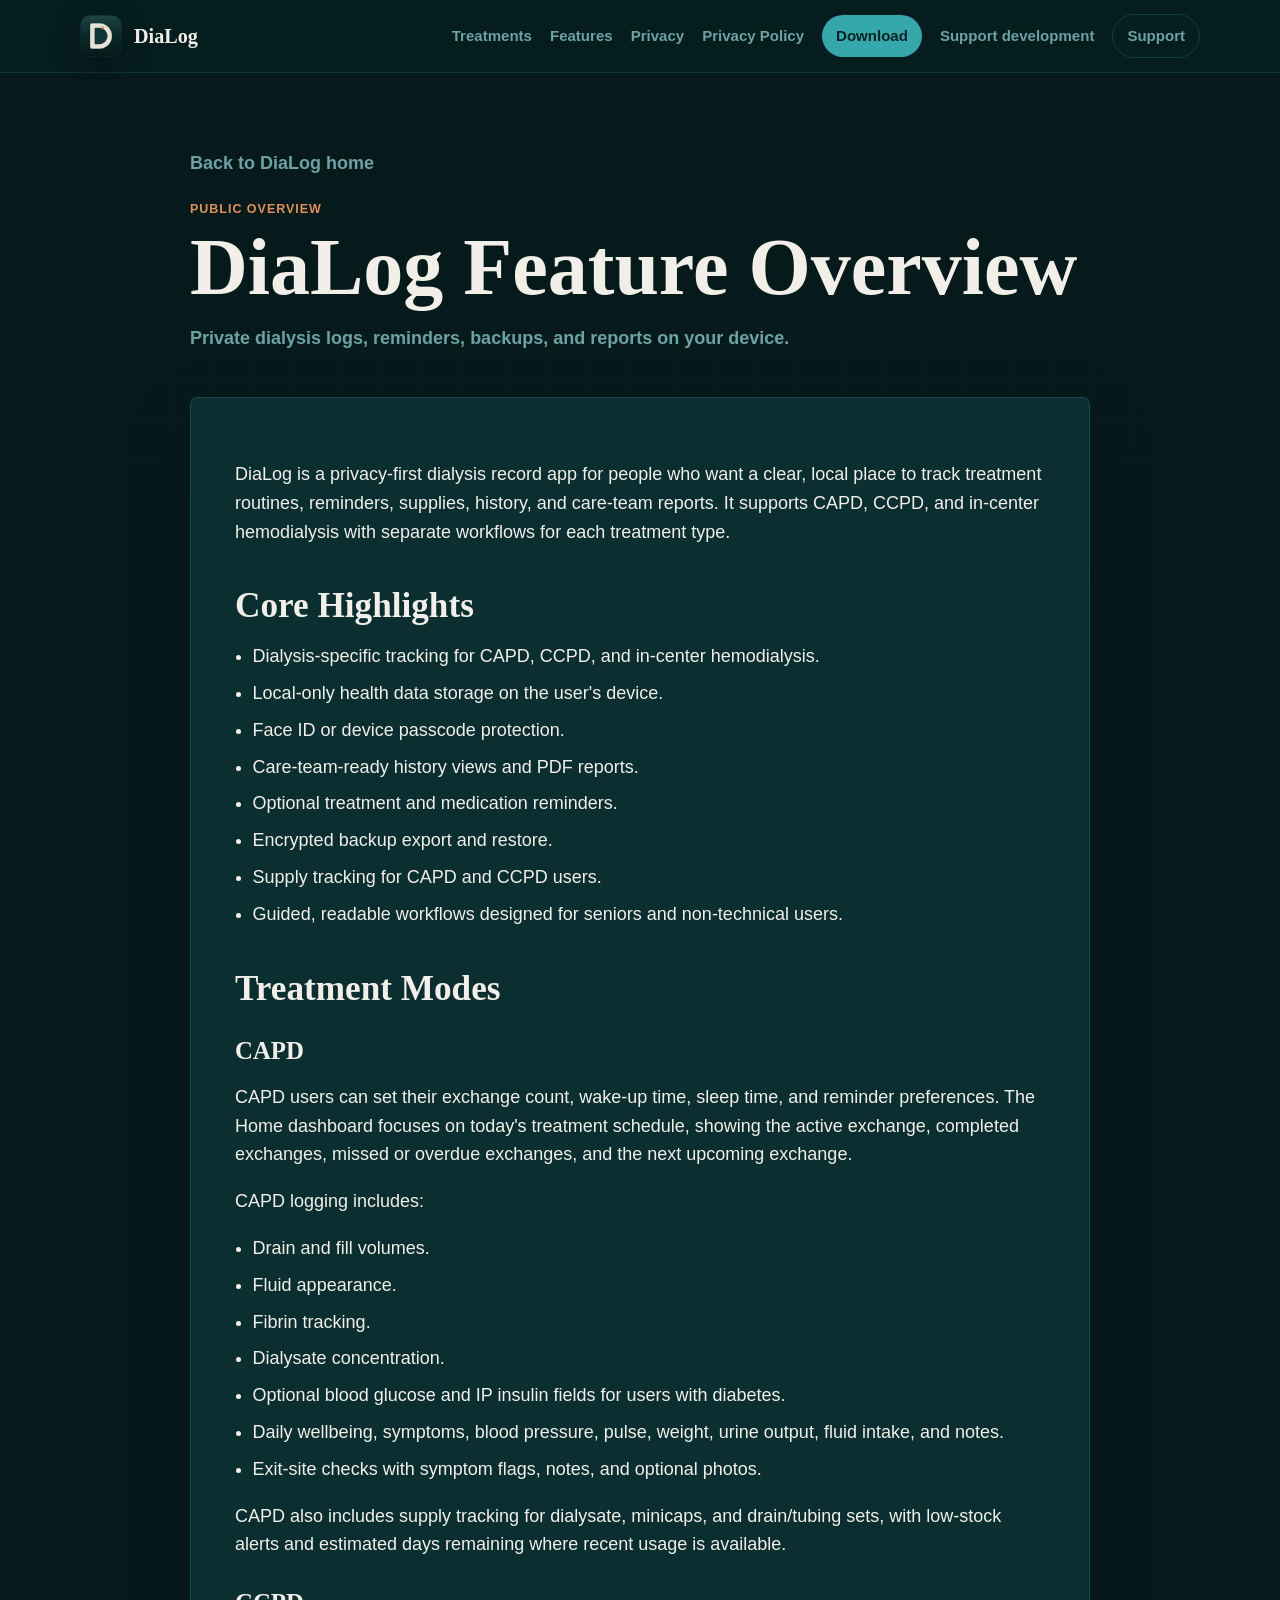
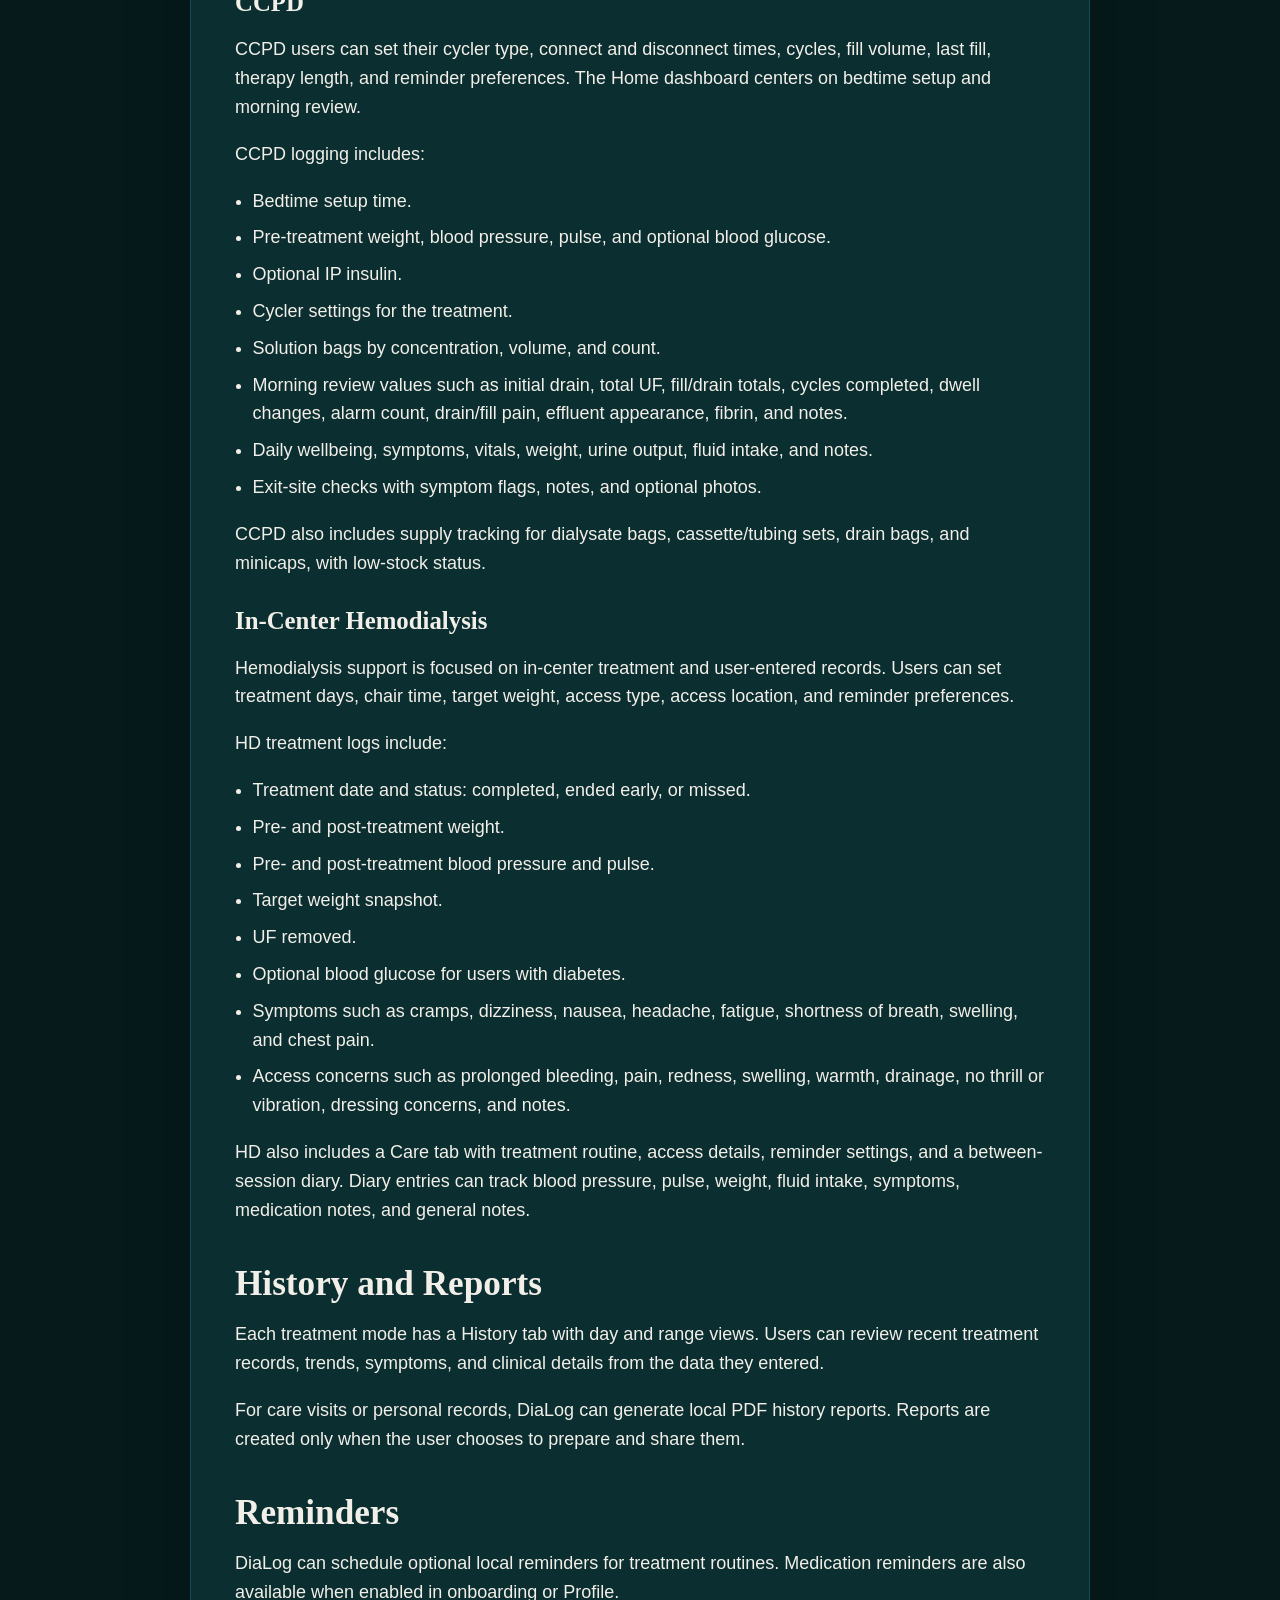
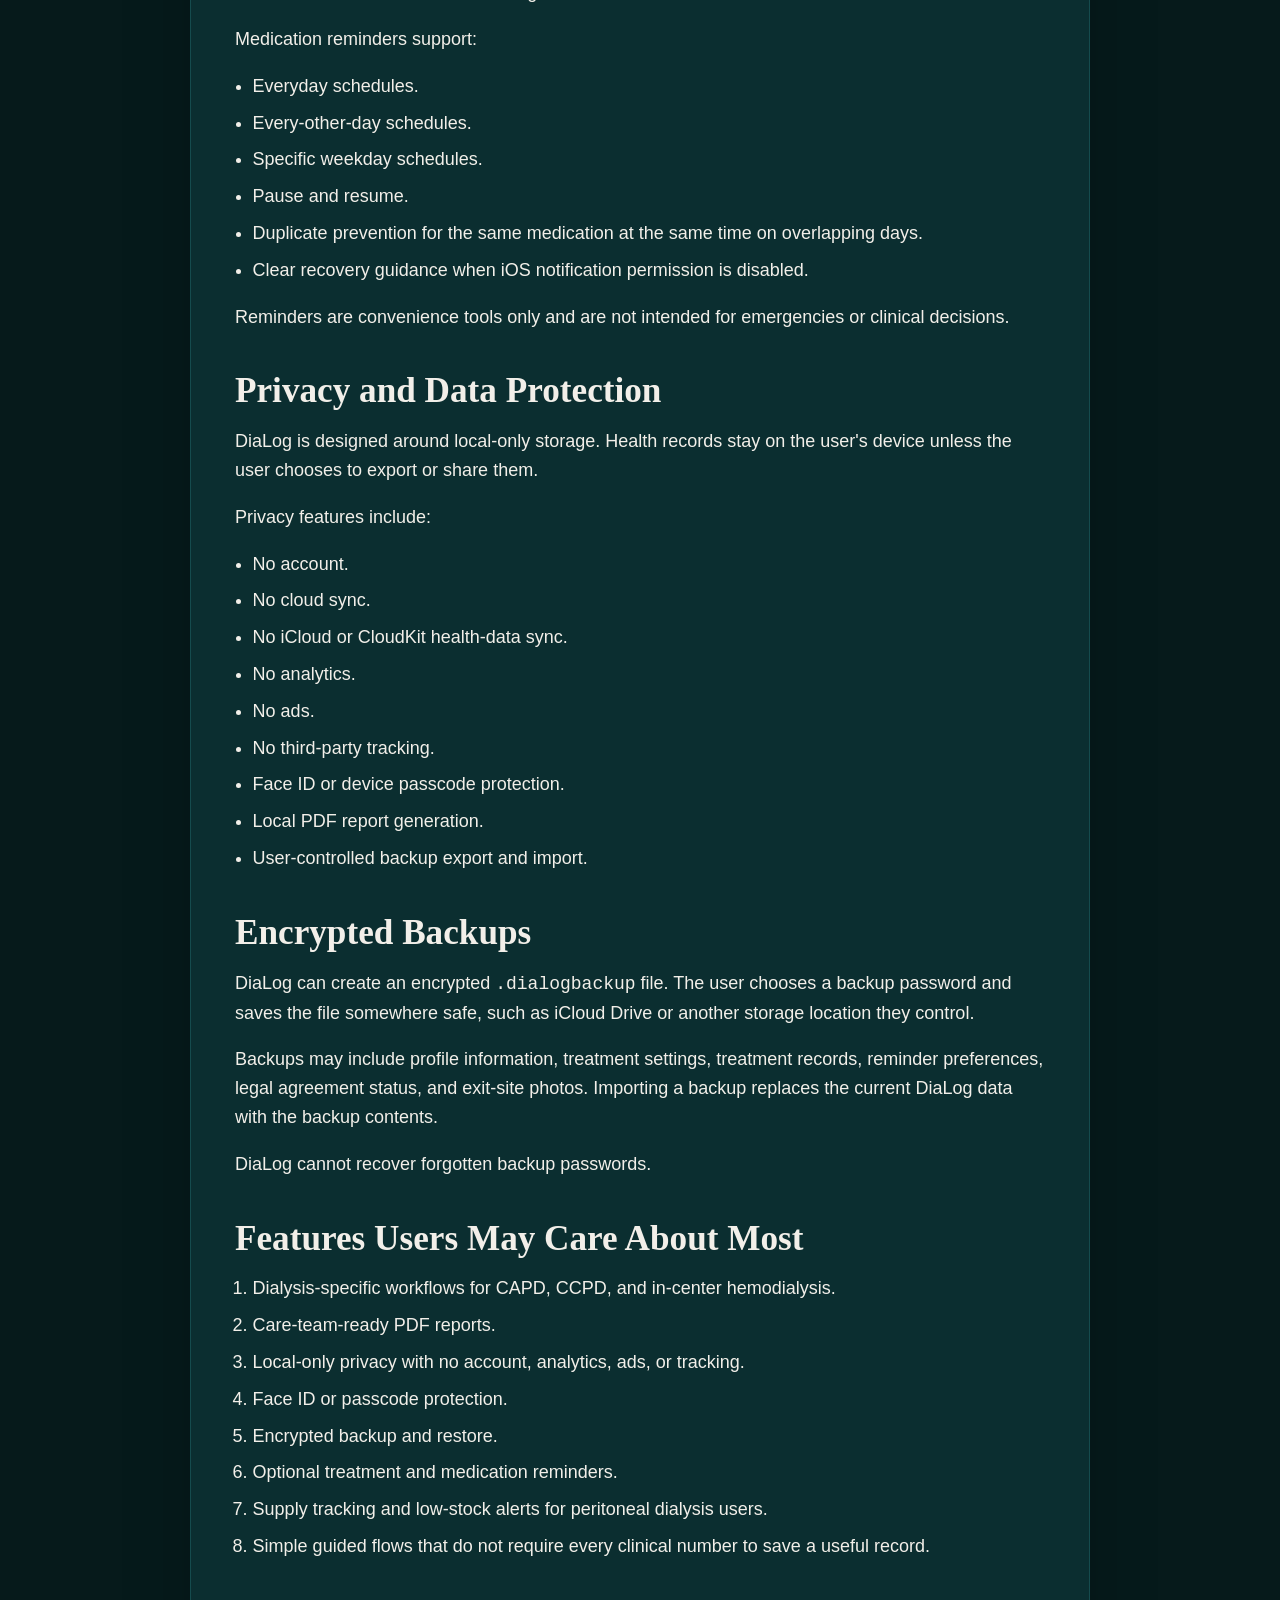
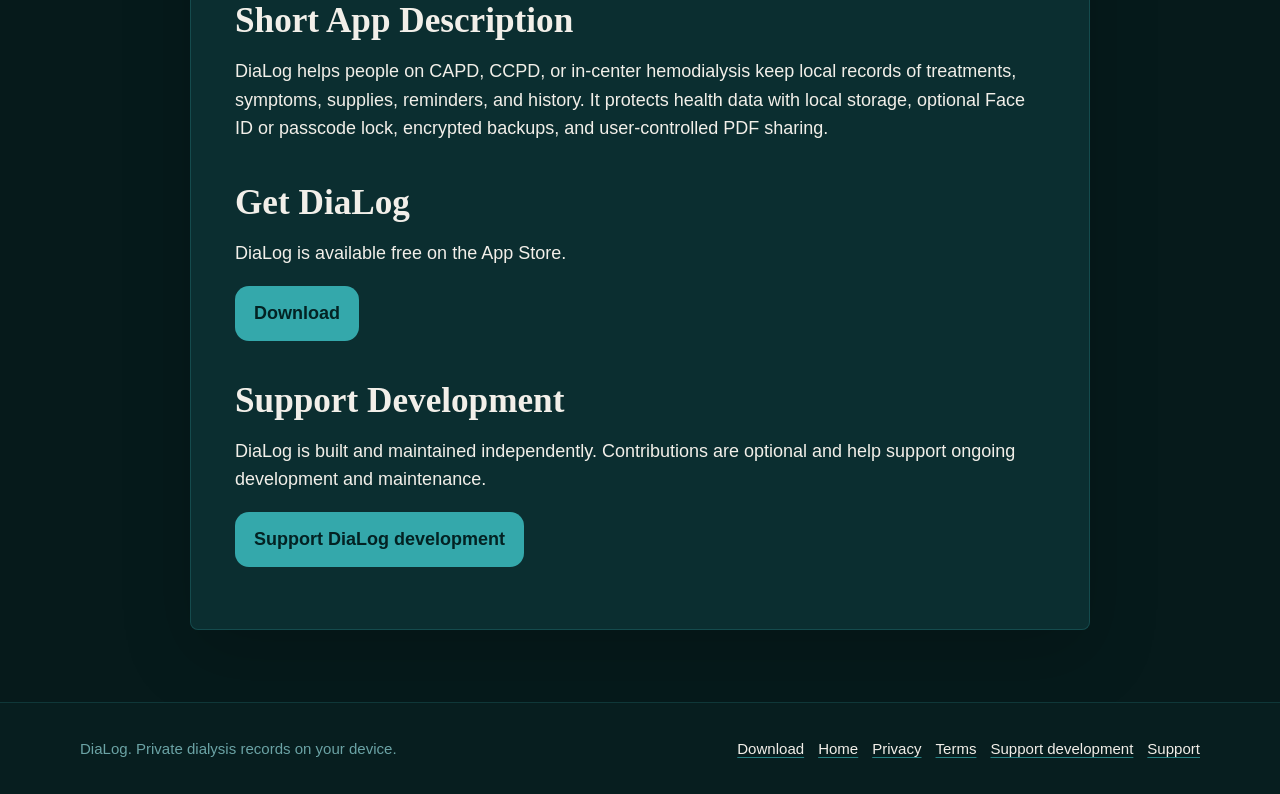
==== commit 947b7e2b: "Shorten DiaLog download button labels" ====
--- a/features.html
+++ b/features.html
@@ -19,7 +19,7 @@
     <meta name="twitter:image" content="https://zhifeng-huang.github.io/dialog-website/assets/dialog-icon.png">
     <link rel="icon" href="assets/dialog-icon.png">
     <link rel="apple-touch-icon" href="assets/dialog-icon.png">
-    <link rel="stylesheet" href="assets/dialog-site.css">
+    <link rel="stylesheet" href="assets/dialog-site.css?v=20260701-safari-qr">
     <script type="application/ld+json">
       {
         "@context": "https://schema.org",
@@ -207,7 +207,7 @@
 
           <h2>Get DiaLog</h2>
           <p>DiaLog is available free on the App Store.</p>
-          <p><a class="button primary" href="https://apps.apple.com/us/app/dialog-dialysis-tracker/id6782161409" target="_blank" rel="noopener">Download on the App Store</a></p>
+          <p><a class="button primary" href="https://apps.apple.com/us/app/dialog-dialysis-tracker/id6782161409" target="_blank" rel="noopener" aria-label="Download DiaLog on the App Store">Download</a></p>
 
           <h2>Support Development</h2>
           <p>DiaLog is built and maintained independently. Contributions are optional and help support ongoing development and maintenance.</p>
--- a/assets/dialog-site.css
+++ b/assets/dialog-site.css
@@ -507,37 +507,51 @@
 
 .support-panel {
   display: grid;
-  grid-template-columns: 1fr minmax(280px, 420px);
-  gap: 24px;
+  grid-template-columns: minmax(0, 1fr) minmax(300px, 460px);
+  gap: 28px;
   align-items: center;
 }
 
 .support-actions {
   display: grid;
-  grid-template-columns: 190px 1fr;
-  gap: 18px;
+  grid-template-columns: minmax(0, 148px) minmax(0, 1fr);
+  gap: 20px;
   align-items: center;
 }
 
 .qr-download {
-  display: grid;
-  justify-items: center;
-  gap: 10px;
+  display: flex;
+  flex-direction: column;
+  align-items: center;
+  gap: 8px;
+  width: 148px;
+  max-width: 148px;
+  padding: 10px;
+  overflow: hidden;
+  border: 1px solid rgba(107, 163, 165, 0.28);
+  border-radius: 8px;
+  background: rgba(7, 30, 31, 0.42);
   color: var(--text);
   text-align: center;
   text-decoration: none;
-  font-size: 0.82rem;
+  font-size: 0.78rem;
   font-weight: 850;
   line-height: 1.25;
 }
 
 .qr-download img {
-  width: 190px;
-  height: 190px;
-  padding: 10px;
-  border-radius: 8px;
+  flex: 0 0 auto;
+  width: 128px !important;
+  min-width: 128px;
+  max-width: 128px;
+  height: 128px !important;
+  min-height: 128px;
+  max-height: 128px;
+  padding: 8px;
+  border-radius: 6px;
   background: white;
-  box-shadow: 0 18px 36px rgba(0, 0, 0, 0.18);
+  object-fit: contain;
+  box-shadow: 0 14px 30px rgba(0, 0, 0, 0.18);
 }
 
 .doc-links {
@@ -667,6 +681,19 @@
 
   .qr-download {
     justify-self: start;
+    flex-direction: row;
+    width: min(100%, 320px);
+    max-width: 320px;
+    text-align: left;
+  }
+
+  .qr-download img {
+    width: 96px !important;
+    min-width: 96px;
+    max-width: 96px;
+    height: 96px !important;
+    min-height: 96px;
+    max-height: 96px;
   }
 
   .trust-badges {
